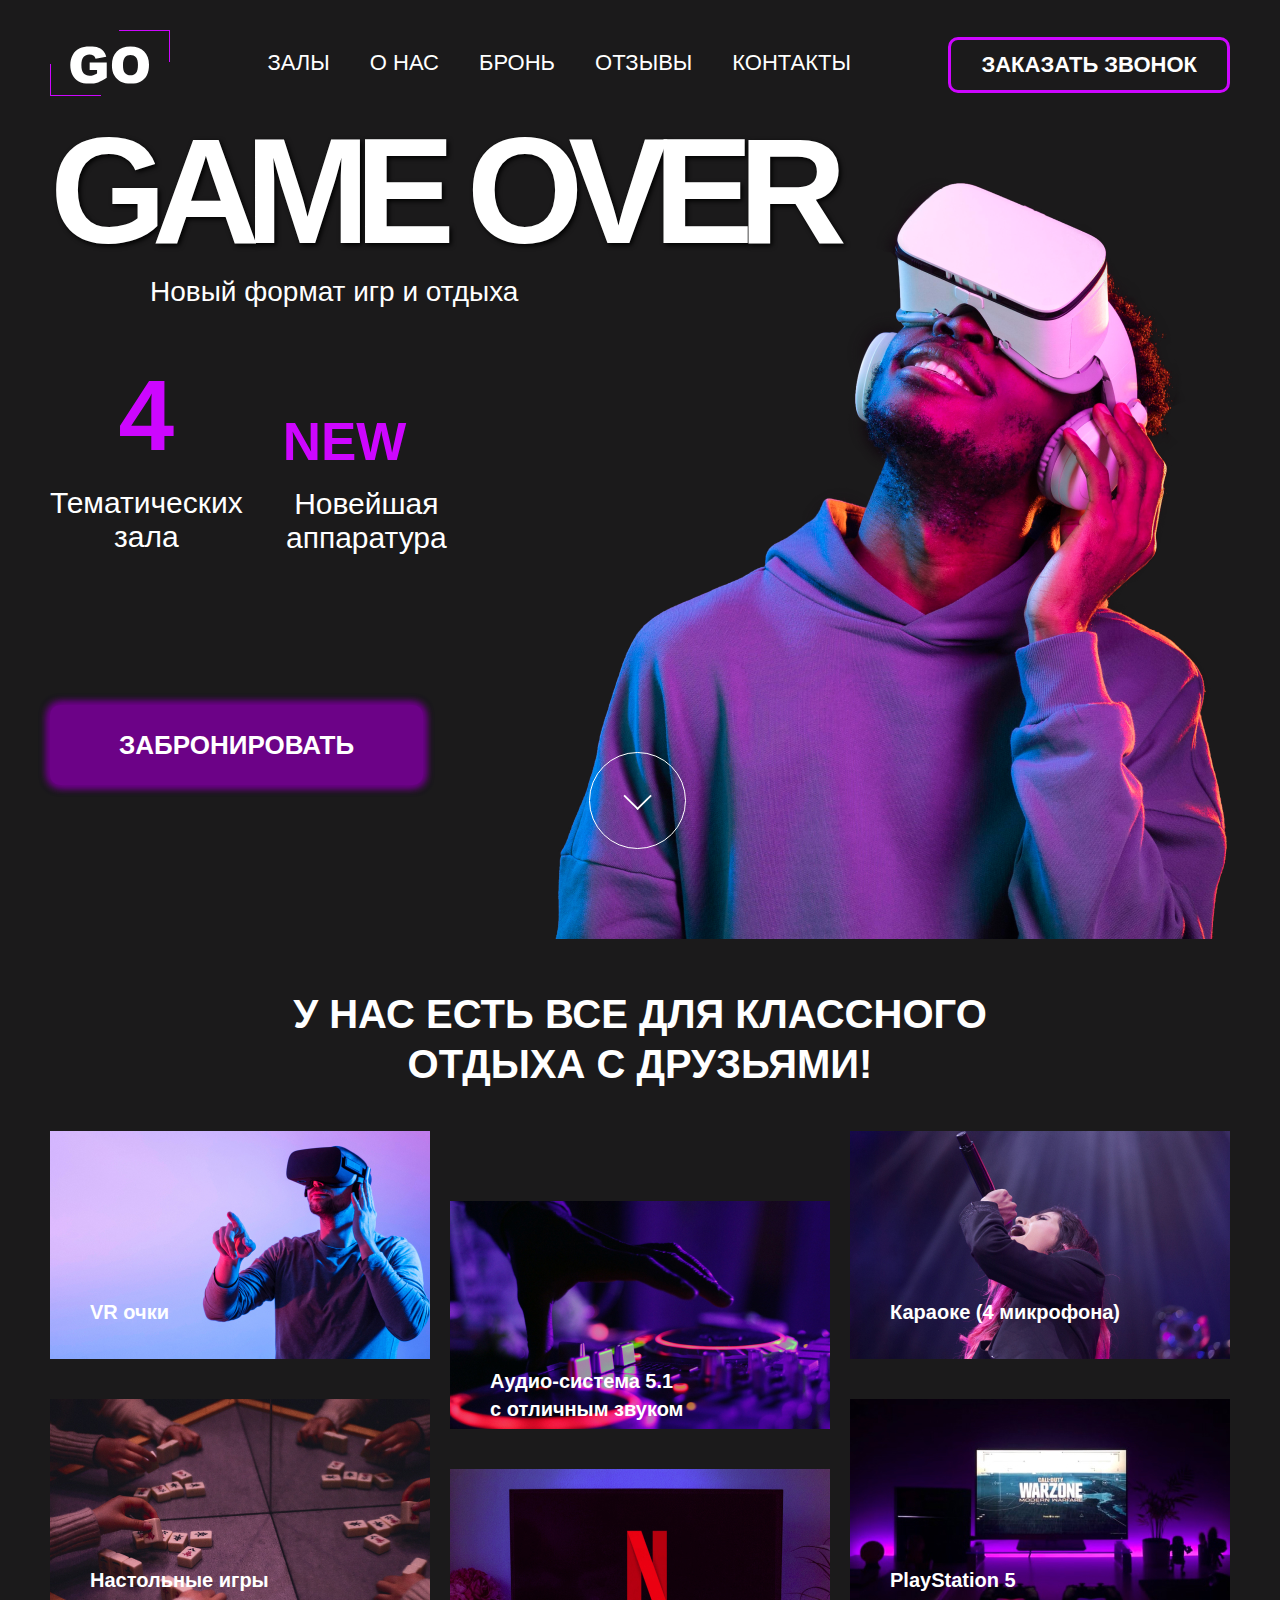
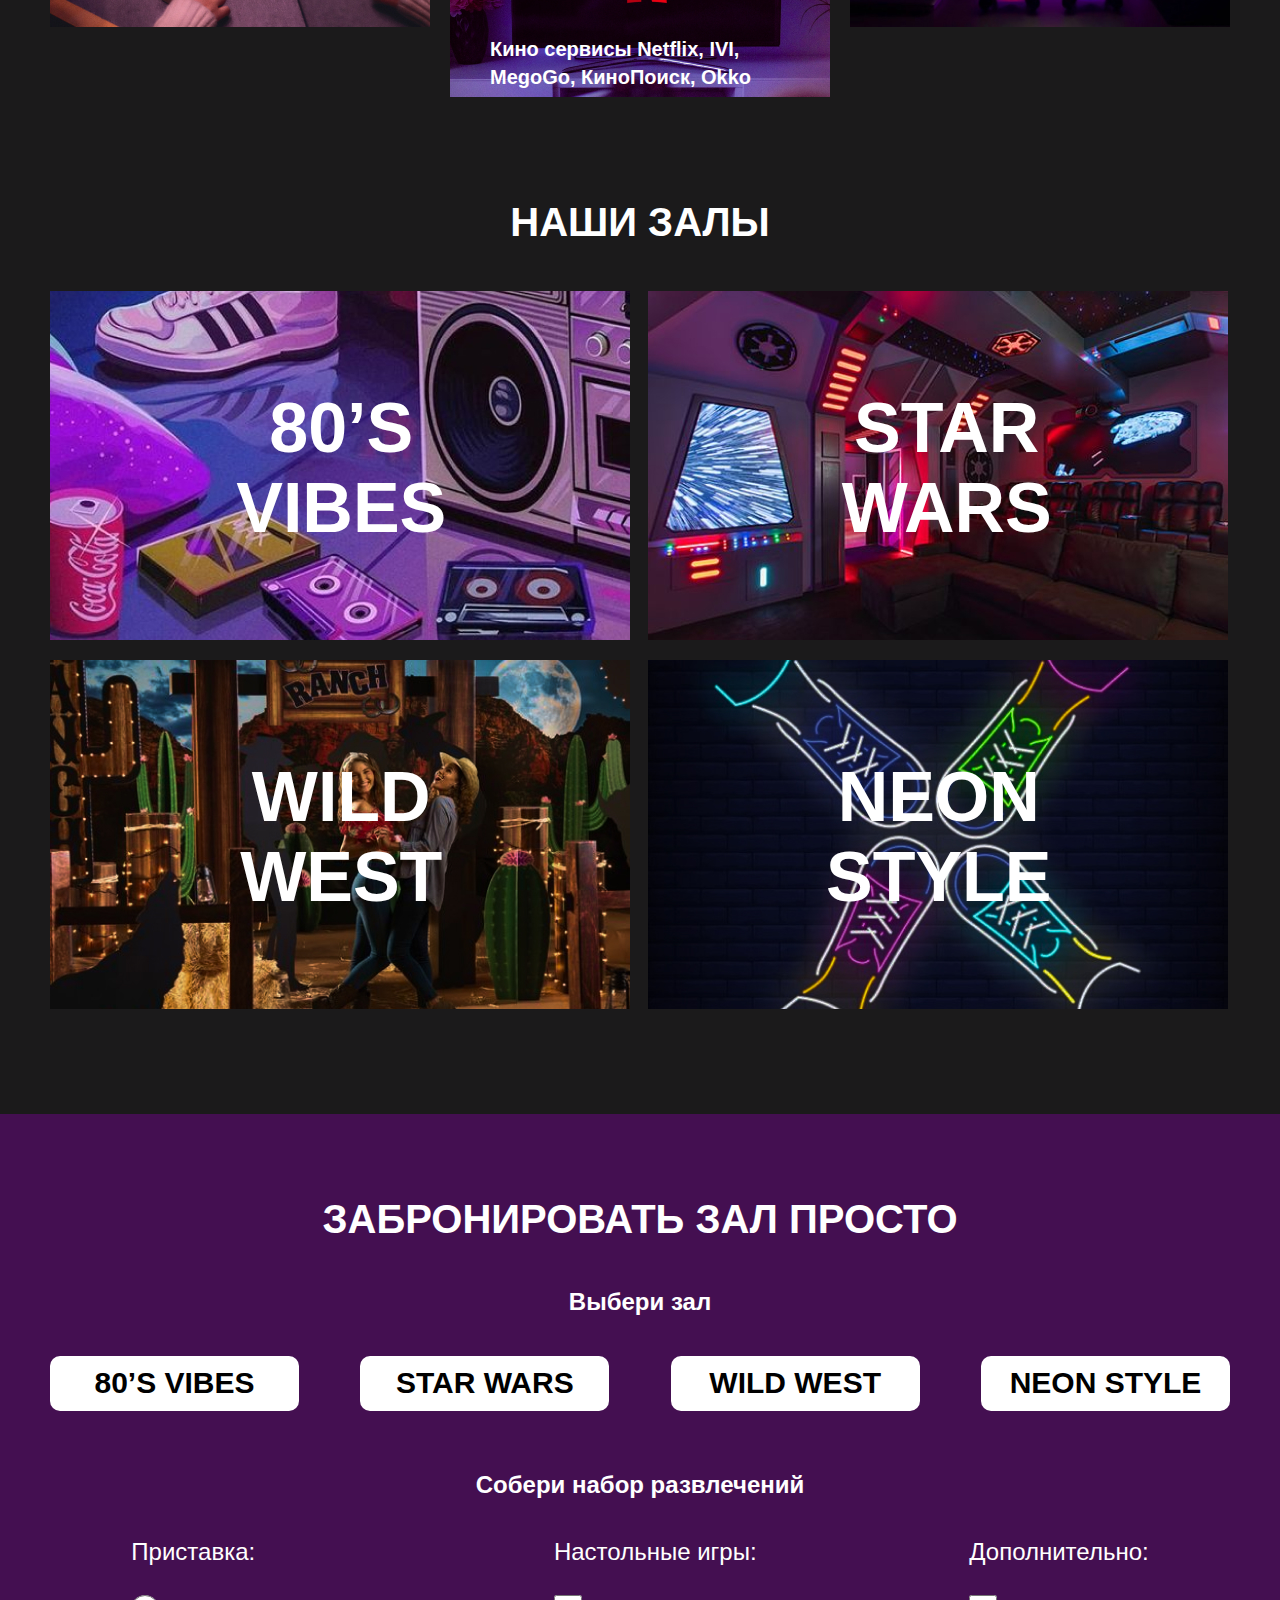
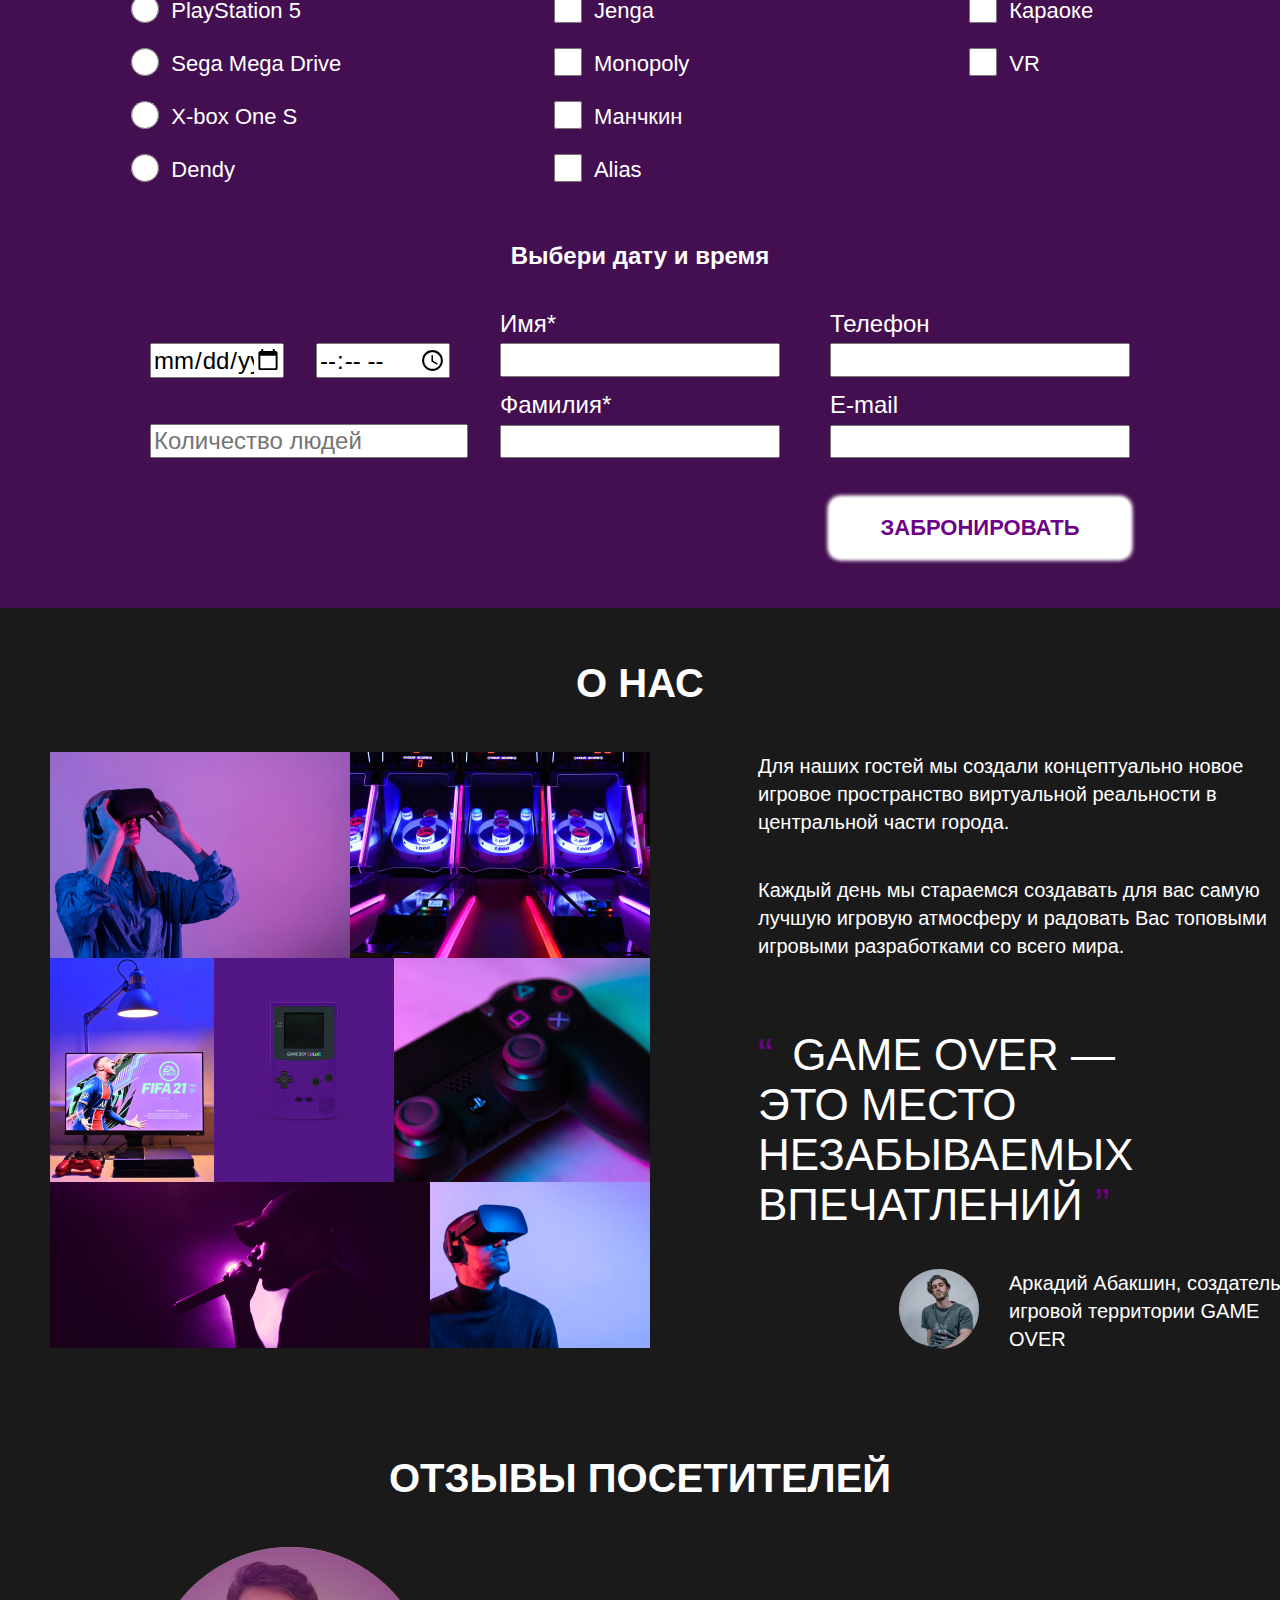
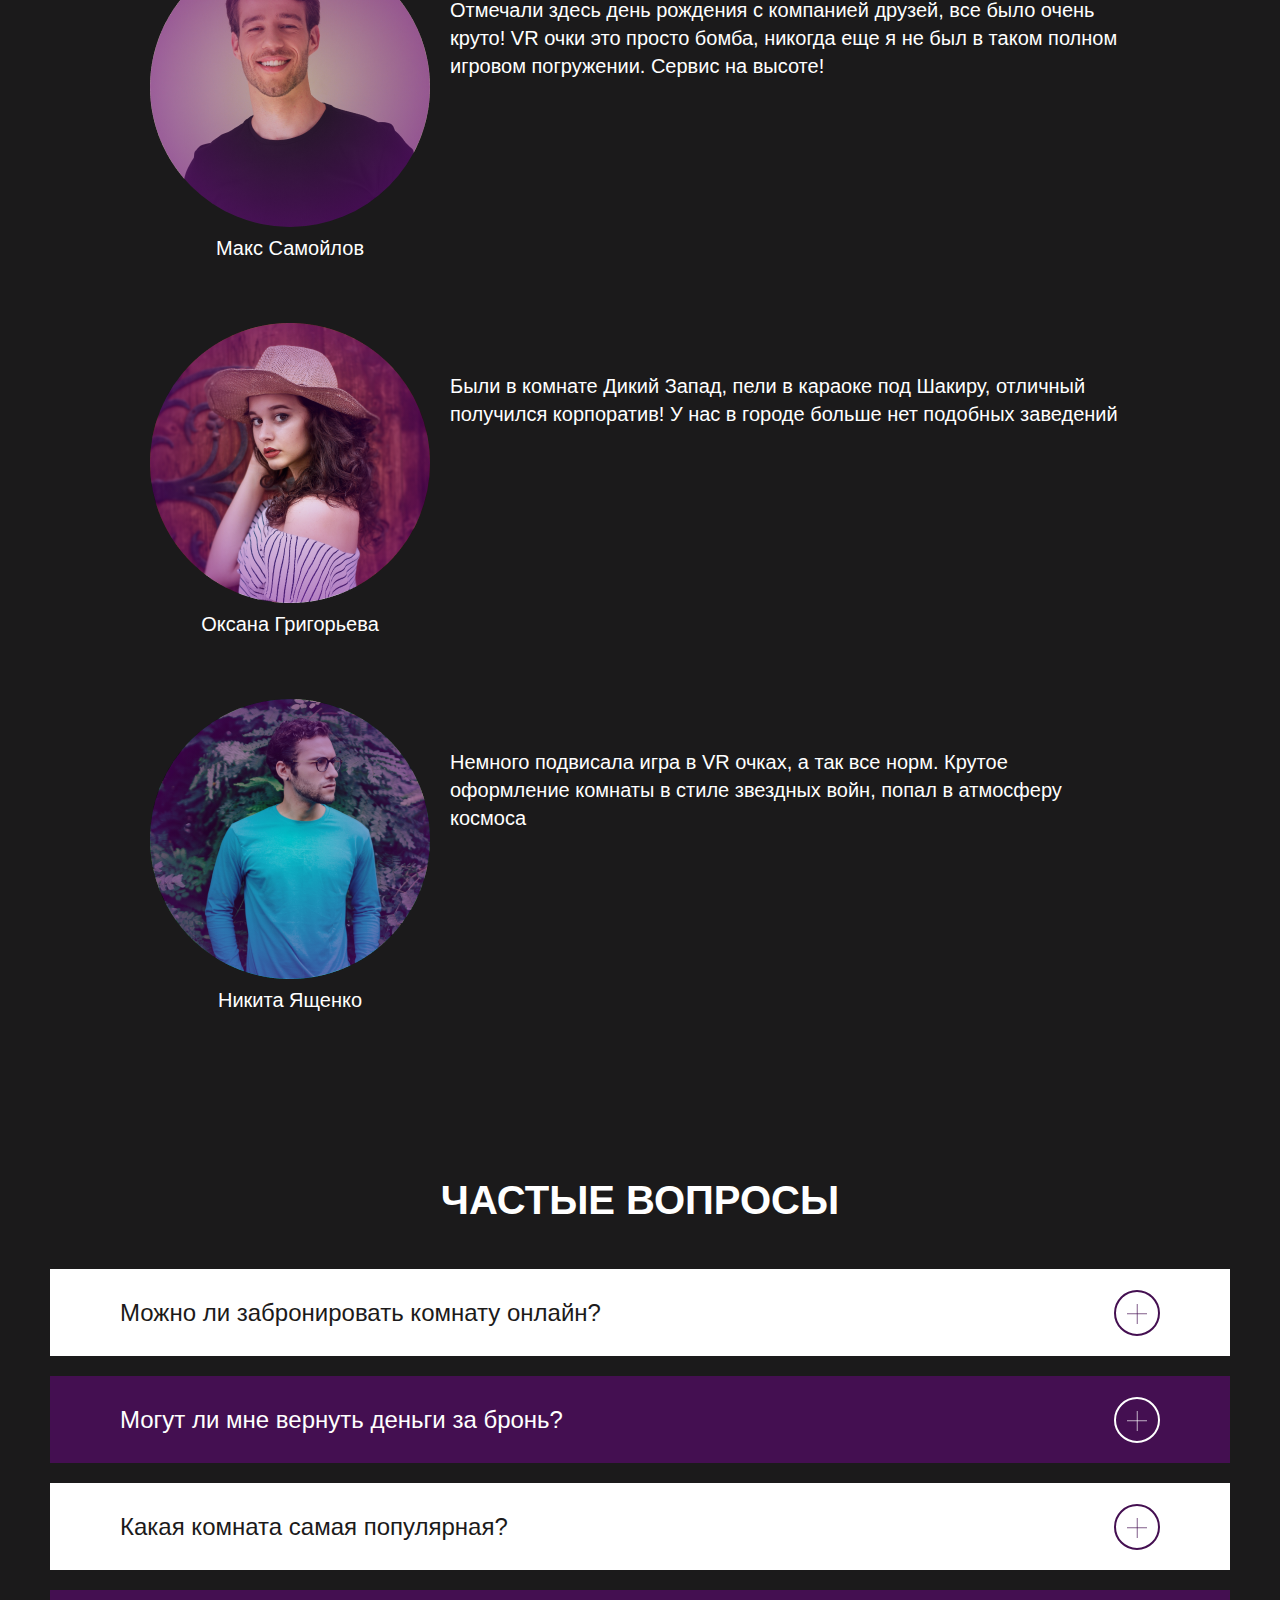
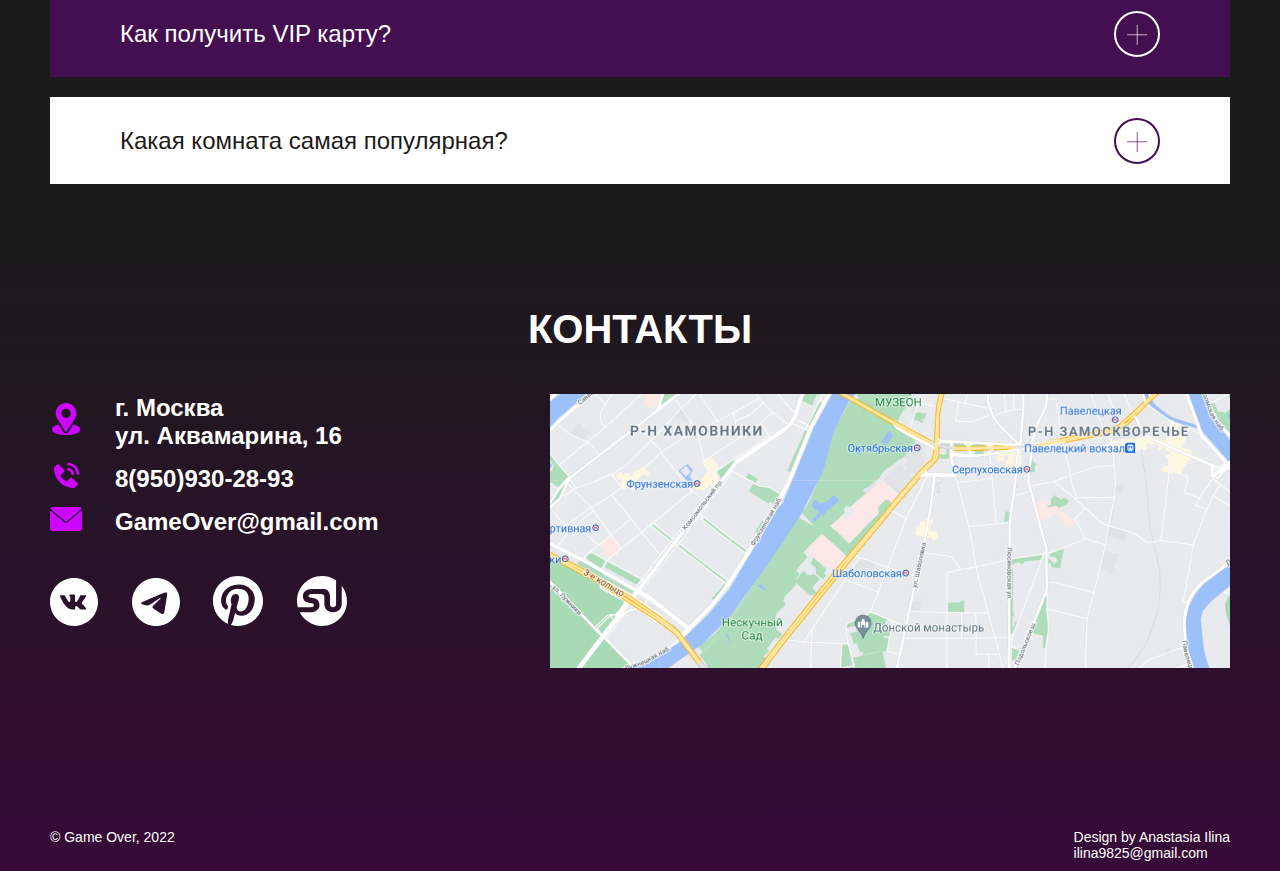
==== index.html @ fc8a5526 "исправил ошибки в footer" ====
<!DOCTYPE html>
<html lang="ru">
  <head>
    <meta charset="UTF-8" />
    <meta http-equiv="X-UA-Compatible" content="IE=edge" />
    <meta name="viewport" content="width=device-width, initial-scale=1.0" />
    <title>Go</title>

    <link rel="stylesheet" href="style/global/import.css" />
  </head>
  <body>
    <header class="header">
      <section class="header__top">
        <div class="container header__top-flex">
          <button class="header__nav-burger"></button>
          <a href="#" class="header__logo"></a>

          <nav class="header__nav nav">
            <ul class="nav__list">
              <li class="nav__item">
                <a class="nav__link" href="#rooms">залы</a>
              </li>
              <li class="nav__item">
                <a class="nav__link" href="#about">О нас</a>
              </li>
              <li class="nav__item">
                <a class="nav__link" href="#booking">Бронь</a>
              </li>
              <li class="nav__item">
                <a class="nav__link" href="#reviews">отзывы</a>
              </li>
              <li class="nav__item">
                <a class="nav__link" href="#contact">Контакты</a>
              </li>
            </ul>
          </nav>
          <button class="header__button-top">Заказать звонок</button>
        </div>
      </section>

      <section class="header__content">
        <div class="container">
          <div class="header__content-background">
            <h1 class="header__content-title">Game over</h1>
            <p class="header__content-subtitle">Новый формат игр и отдыха</p>

            <div class="header__content-row">
              <ul class="header__content-list header__content-list-left">
                <li class="header__content-list-left-item">
                  <p class="header__content-list-left-title">4</p>
                </li>
                <li class="header__content-list-left-item">
                  <p class="header__content-list-text">Тематических зала</p>
                </li>
              </ul>
              <ul class="header__content-list header__content-list-right">
                <li class="header__content-list-right-item">
                  <p class="header__content-list-right-title">new</p>
                </li>
                <li class="header__content-list-right-item">
                  <p class="header__content-list-text">Новейшая аппаратура</p>
                </li>
              </ul>
            </div>

            <button class="header__content-button">Забронировать</button>
            <a
              href="#galery"
              class="header__content-button-push"
              tabindex="9"
            ></a>
          </div>
        </div>
      </section>
    </header>

    <main class="main">
      <section class="main__section galery" id="galery">
        <div class="container">
          <h2 class="galery__title">
            У нас есть все для классного отдыха с друзьями!
          </h2>

          <ul class="galery__list">
            <li class="galery__item galery__item_vr">
              <img src="image/galery/vr_01.jpg" alt="" class="galery__img" />
              <p class="galery__text">VR очки</p>
            </li>

            <li class="galery__item galery__item_stereo">
              <img
                src="image/galery/stereo_02.jpg"
                alt=""
                class="galery__img"
              />
              <p
                class="galery__text galery__text_bottom_small galery__text_stereo"
              >
                Аудио-система 5.1 с отличным звуком
              </p>
            </li>

            <li class="galery__item galery__item_woman">
              <img src="image/galery/woman_03.jpg" alt="" class="galery__img" />
              <p class="galery__text galery__text-woman">
                Караоке (4 микрофона)
              </p>
            </li>

            <li class="galery__item galery__item_magong">
              <img
                src="image/galery/magong_04.jpg"
                alt=""
                class="galery__img"
              />
              <p class="galery__text">Настольные игры</p>
            </li>

            <li class="galery__item galery__item_netfix">
              <img
                src="image/galery/netfix_05.jpg"
                alt=""
                class="galery__img"
              />
              <p
                class="galery__text galery__text_bottom_small galery__text_width_netfix"
              >
                Кино сервисы Netflix, IVI, MegoGo, КиноПоиск, Okko
              </p>
            </li>

            <li class="galery__item galery__item_video_games">
              <img
                src="image/galery/video_games_06.jpg"
                alt=""
                class="galery__img"
              />
              <p class="galery__text">РlаyStаtiоn 5</p>
            </li>
          </ul>
        </div>
      </section>

      <section class="main__section rooms" id="rooms">
        <div class="container">
          <h2 class="rooms__title">наши залы</h2>

          <ul class="rooms__list">
            <li class="rooms__item rooms__item_vibes">
              <a href="vibes.html" class="rooms__link">
                <figure class="rooms__figure-img">
                  <img
                    class="rooms__img"
                    src="image/rooms/wives_01.jpg"
                    alt=""
                  />
                  <figcaption class="rooms__box-text">
                    <p class="rooms__text">80’s vibes</p>
                  </figcaption>
                </figure>
              </a>
            </li>

            <li class="rooms__item rooms__item_wars">
              <a href="wars.html" class="rooms__link">
                <figure class="rooms__figure-img">
                  <img
                    class="rooms__img"
                    src="image/rooms/wars_02.jpg"
                    alt=""
                  />
                  <figcaption class="rooms__box-text">
                    <p class="rooms__text rooms__text_translate_x">Star wars</p>
                  </figcaption>
                </figure>
              </a>
            </li>

            <li class="rooms__item rooms__item_west">
              <a href="west.html" class="rooms__link">
                <figure class="rooms__figure-img">
                  <img
                    class="rooms__img"
                    src="image/rooms/west_03.jpg"
                    alt=""
                  />
                  <figcaption class="rooms__box-text">
                    <p class="rooms__text">wild west</p>
                  </figcaption>
                </figure>
              </a>
            </li>

            <li class="rooms__item rooms__item_neon">
              <a href="neon.html" class="rooms__link">
                <figure class="rooms__figure-img">
                  <img
                    class="rooms__img"
                    src="image/rooms/neon_04.jpg"
                    alt=""
                  />
                  <figcaption class="rooms__box-text">
                    <p class="rooms__text">neon style</p>
                  </figcaption>
                </figure>
              </a>
            </li>
          </ul>
        </div>
      </section>

      <section class="main__section booking" id="booking">
        <div class="container">
          <h2 class="booking__title main__title">Забронировать зал просто</h2>

          <form class="booking__form-wrapper" action="#">
            <fieldset class="booking__rooms-wrapper">
              <legend class="booking__title-rooms booking__subtitle">
                Выбери зал
              </legend>

              <p class="booking__boxinput-rooms">
                <input
                  class="booking__rooms-input"
                  id="rooms1"
                  name="radio"
                  type="radio"
                  value="1"
                />
                <label class="booking__rooms-label" for="rooms1" tabindex="1"
                  >80’s vibes</label
                >
              </p>
              <p class="booking__boxinput-rooms">
                <input
                  class="booking__rooms-input"
                  id="rooms2"
                  name="radio"
                  type="radio"
                  value="2"
                />
                <label class="booking__rooms-label" for="rooms2" tabindex="2"
                  >Star wars</label
                >
              </p>
              <p class="booking__boxinput-rooms">
                <input
                  class="booking__rooms-input"
                  id="rooms3"
                  name="radio"
                  type="radio"
                  value="3"
                />
                <label class="booking__rooms-label" for="rooms3" tabindex="3"
                  >Wild west</label
                >
              </p>
              <p class="booking__boxinput-rooms">
                <input
                  class="booking__rooms-input"
                  id="rooms4"
                  name="radio"
                  type="radio"
                  value="4"
                />
                <label class="booking__rooms-label" for="rooms4" tabindex="4"
                  >Neon style</label
                >
              </p>
            </fieldset>

            <fieldset class="booking__games-wrapper">
              <legend class="booking__title-games booking__subtitle">
                Собери набор развлечений
              </legend>
              <fieldset class="booking__games">
                <legend class="booking__list-title">Приставка:</legend>

                <ul class="booking__list">
                  <li class="booking__item">
                    <label class="booking__label">
                      <input
                        class="booking__input-radio"
                        type="radio"
                        name="prefix"
                        value="PlayStation"
                      />PlayStation 5
                    </label>
                  </li>
                  <li class="booking__item">
                    <label class="booking__label">
                      <input
                        class="booking__input-radio"
                        type="radio"
                        name="prefix"
                        value="Sega Mega Drive"
                      />Sega Mega Drive
                    </label>
                  </li>
                  <li class="booking__item">
                    <label class="booking__label">
                      <input
                        class="booking__input-radio"
                        type="radio"
                        name="prefix"
                        value="X-box One S"
                      />X-box One S
                    </label>
                  </li>
                  <li class="booking__item">
                    <label class="booking__label">
                      <input
                        class="booking__input-radio"
                        type="radio"
                        name="prefix"
                        value="Dendy"
                      />Dendy
                    </label>
                  </li>
                </ul>
              </fieldset>

              <fieldset class="booking__games">
                <legend class="booking__list-title">Настольные игры:</legend>

                <ul class="booking__list-games">
                  <li class="booking__item">
                    <label class="booking__label">
                      <input
                        class="booking__input-checkbox"
                        type="checkbox"
                        name="games_Jenga"
                        value="Jenga"
                      />Jenga
                    </label>
                  </li>
                  <li class="booking__item">
                    <label class="booking__label">
                      <input
                        class="booking__input-checkbox"
                        type="checkbox"
                        name="games_Monopoly"
                        value="Monopoly"
                      />Monopoly
                    </label>
                  </li>
                  <li class="booking__item">
                    <label class="booking__label">
                      <input
                        class="booking__input-checkbox"
                        type="checkbox"
                        name="games_Манчкин"
                        value="munchkin"
                      />Манчкин
                    </label>
                  </li>
                  <li class="booking__item">
                    <label class="booking__label">
                      <input
                        class="booking__input-checkbox"
                        type="checkbox"
                        name="games_Alias"
                        value="Alias"
                      />Alias
                    </label>
                  </li>
                </ul>
              </fieldset>

              <fieldset class="booking__games">
                <legend class="booking__list-title">Дополнительно:</legend>

                <ul class="booking__list">
                  <li class="booking__item">
                    <label class="booking__label">
                      <input
                        class="booking__input-checkbox"
                        type="checkbox"
                        name="karaoke"
                        value="Karaoke"
                      />Караоке
                    </label>
                  </li>
                  <li class="booking__item">
                    <label class="booking__label">
                      <input
                        class="booking__input-checkbox"
                        type="checkbox"
                        name="vr"
                        value="VR"
                      />VR
                    </label>
                  </li>
                </ul>
              </fieldset>
            </fieldset>

            <fieldset class="booking__registration-wrapper registration">
              <legend class="booking__title-registration booking__subtitle">
                Выбери дату и время
              </legend>

              <div class="registration__box-big">
                <div class="registration__box-datetime">
                  <input
                    class="registration__input registration__input-date"
                    type="date"
                    name="date"
                  />

                  <input
                    class="registration__input registration__input-time"
                    type="time"
                    name="time"
                  />
                </div>
                <input
                  class="registration__input-people"
                  type="number"
                  name="number_people"
                  placeholder="Количество людей"
                />
              </div>

              <div class="registration__box registration__box-name name">
                <label class="registration__label">Имя*</label>
                <input
                  class="registration__input registration__input_margin_bottom"
                  type="text"
                  name="name"
                />

                <label class="registration__label">Фамилия*</label>
                <input class="registration__input" type="text" name="name" />
              </div>

              <div class="registration__box registration__box-contact contact">
                <label class="registration__label">Телефон</label>
                <input
                  class="registration__input registration__input_margin_bottom"
                  type="tel"
                  name="tel"
                />

                <label class="registration__label">E-mail</label>
                <input class="registration__input" type="email" name="age" />
              </div>
            </fieldset>
          </form>
          <div class="booking__button-box">
            <button class="booking__button" type="submit">Забронировать</button>
          </div>
        </div>
      </section>

      <section class="main__section about" id="about">
        <div class="container">
          <h2 class="main__title">о нас</h2>

          <ul class="about__list">
            <li class="about__item about__item_img">
              <img
                class="about__img"
                src="image/about/galery.jpg"
                alt="Фото с галереей развлечений"
              />
            </li>

            <li class="about__item about__item_text">
              <p class="about__text">
                Для наших гостей мы создали концептуально новое игровое
                пространство виртуальной реальности в центральной части города.
              </p>
              <p class="about__text">
                Каждый день мы стараемся создавать для вас самую лучшую игровую
                атмосферу и радовать Вас топовыми игровыми разработками со всего
                мира.
              </p>
            </li>

            <li class="about__item about__item_boss">
              <p class="about__text-big">
                GAME OVER &mdash; это место незабываемых впечатлений
              </p>
              <div class="about__box-boss">
                <img
                  class="about__boss-img"
                  src="image/about/boss.png"
                  alt="Фото директора компании Game-over"
                />
                <p class="about__boss-text">
                  Аркадий Абакшин, создатель игровой территории GAME OVER
                </p>
              </div>
            </li>
          </ul>
        </div>
      </section>

      <section class="main__section reviews" id="reviews">
        <div class="container">
          <h2 class="main__title">Отзывы посетителей</h2>

          <ul class="reviews__list">
            <li class="reviews__item">
              <div class="reviews__img-flex">
                <figure class="reviews__box-img">
                  <img
                    class="reviews__img"
                    src="image/reviews/max_01.png"
                    alt=""
                  />
                  <figcaption class="reviews__img-name">
                    Макс Самойлов
                  </figcaption>
                </figure>
              </div>
              <p class="reviews__text">
                Отмечали здесь день рождения с компанией друзей, все было очень
                круто! VR очки это просто бомба, никогда еще я не был в таком
                полном игровом погружении. Сервис на высоте!
              </p>
            </li>

            <li class="reviews__item">
              <div class="reviews__img-flex">
                <figure class="reviews__box-img">
                  <img
                    class="reviews__img"
                    src="image/reviews/oksana_02.png"
                    alt=""
                  />
                  <figcaption class="reviews__img-name">
                    Оксана Григорьева
                  </figcaption>
                </figure>
              </div>
              <p class="reviews__text">
                Были в комнате Дикий Запад, пели в караоке под Шакиру, отличный
                получился корпоратив! У нас в городе больше нет подобных
                заведений
              </p>
            </li>

            <li class="reviews__item">
              <div class="reviews__img-flex">
                <figure class="reviews__box-img">
                  <img
                    class="reviews__img"
                    src="image/reviews/nikita_03.png"
                    alt=""
                  />
                  <figcaption class="reviews__img-name">
                    Никита Ященко
                  </figcaption>
                </figure>
              </div>
              <p class="reviews__text">
                Немного подвисала игра в VR очках, а так все норм. Крутое
                оформление комнаты в стиле звездных войн, попал в атмосферу
                космоса
              </p>
            </li>
          </ul>
        </div>
      </section>

      <section class="main__section questions" id="questions">
        <div class="container">
          <h2 class="main__title">Частые вопросы</h2>

          <ul class="questions__list">
            <li class="questions__item questions__item_violet">
              <button
                class="questions__btn questions__btn_violet"
                tabindex="29"
              >
                <span class="questions__btn-span"
                  >Можно ли забронировать комнату онлайн?</span
                >
              </button>
            </li>

            <li class="questions__item questions__item_white">
              <button class="questions__btn questions__btn_white">
                <span class="questions__btn-span"
                  >Могут ли мне вернуть деньги за бронь?</span
                >
              </button>
            </li>

            <li class="questions__item questions__item_violet">
              <button class="questions__btn questions__btn_violet">
                <span class="questions__btn-span"
                  >Какая комната самая популярная?</span
                >
              </button>
            </li>

            <li class="questions__item questions__item_white">
              <button class="questions__btn questions__btn_white">
                <span class="questions__btn-span">Как получить VIP карту?</span>
              </button>
            </li>

            <li class="questions__item questions__item_violet">
              <button
                class="questions__btn questions__btn_violet"
                tabindex="33"
              >
                <span class="questions__btn-span"
                  >Какая комната самая популярная?</span
                >
              </button>
            </li>
          </ul>
        </div>
      </section>
    </main>

    <footer class="footer" id="contact">
      <div class="container">
        <h2 class="footer__title">контакты</h2>
        <div class="footer__contact contact">
          <address class="contacts">
            <ul class="contacts__list">
              <li class="contacts__item location">
                <p class="contacts__location">
                  г. Москва&nbsp; ул.&nbsp;Аквамарина, 16
                </p>
              </li>
              <li class="contacts__item phone">
                <p class="contacts__location"></p>
                <a href="tel:89509302893" class="contacts__link"
                  >8(950)930-28-93</a
                >
              </li>
              <li class="contacts__item mail">
                <p class="contacts__location"></p>
                <a href="mailto:GameOver@gmail.com" class="contacts__link"
                  >GameOver@gmail.com</a
                >
              </li>
            </ul>
            <ul class="footer__social-list">
              <li class="footer__social-item">
                <a href="#" target="_blank" class="footer__social-link">
                  <svg
                    width="48"
                    height="48"
                    viewBox="0 0 48 48"
                    fill="currentColor"
                    xmlns="http://www.w3.org/2000/svg"
                  >
                    <path
                      d="M23.9999 0C10.7449 0 -0.00012207 10.745 -0.00012207 24C-0.00012207 37.255 10.7449 48 23.9999 48C37.2549 48 47.9999 37.255 47.9999 24C47.9999 10.745 37.2549 0 23.9999 0ZM33.2299 27.0775C33.2299 27.0775 35.3524 29.1725 35.8749 30.145C35.8899 30.165 35.8974 30.185 35.9024 30.195C36.1149 30.5525 36.1649 30.83 36.0599 31.0375C35.8849 31.3825 35.2849 31.5525 35.0799 31.5675H31.3299C31.0699 31.5675 30.5249 31.5 29.8649 31.045C29.3574 30.69 28.8574 30.1075 28.3699 29.54C27.6424 28.695 27.0124 27.965 26.3774 27.965C26.2967 27.9649 26.2166 27.9775 26.1399 28.0025C25.6599 28.1575 25.0449 28.8425 25.0449 30.6675C25.0449 31.2375 24.5949 31.565 24.2774 31.565H22.5599C21.9749 31.565 18.9274 31.36 16.2274 28.5125C12.9224 25.025 9.94738 18.03 9.92238 17.965C9.73488 17.5125 10.1224 17.27 10.5449 17.27H14.3324C14.8374 17.27 15.0024 17.5775 15.1174 17.85C15.2524 18.1675 15.7474 19.43 16.5599 20.85C17.8774 23.165 18.6849 24.105 19.3324 24.105C19.4538 24.1036 19.573 24.0727 19.6799 24.015C20.5249 23.545 20.3674 20.5325 20.3299 19.9075C20.3299 19.79 20.3274 18.56 19.8949 17.97C19.5849 17.5425 19.0574 17.38 18.7374 17.32C18.8669 17.1413 19.0375 16.9964 19.2349 16.8975C19.8149 16.6075 20.8599 16.565 21.8974 16.565H22.4749C23.5999 16.58 23.8899 16.6525 24.2974 16.755C25.1224 16.9525 25.1399 17.485 25.0674 19.3075C25.0449 19.825 25.0224 20.41 25.0224 21.1C25.0224 21.25 25.0149 21.41 25.0149 21.58C24.9899 22.5075 24.9599 23.56 25.6149 23.9925C25.7003 24.0461 25.799 24.0746 25.8999 24.075C26.1274 24.075 26.8124 24.075 28.6674 20.8925C29.2395 19.8681 29.7366 18.8037 30.1549 17.7075C30.1924 17.6425 30.3024 17.4425 30.4324 17.365C30.5283 17.3161 30.6347 17.2912 30.7424 17.2925H35.1949C35.6799 17.2925 36.0124 17.365 36.0749 17.5525C36.1849 17.85 36.0549 18.7575 34.0224 21.51L33.1149 22.7075C31.2724 25.1225 31.2724 25.245 33.2299 27.0775Z"
                    />
                  </svg>
                </a>
              </li>
              <li class="footer__social-item">
                <a href="#" target="_blank" class="footer__social-link">
                  <svg
                    width="48"
                    height="48"
                    viewBox="0 0 48 48"
                    fill="currentColor"
                    xmlns="http://www.w3.org/2000/svg"
                  >
                    <path
                      d="M47.9999 24C47.9999 30.3652 45.4713 36.4697 40.9704 40.9706C36.4696 45.4714 30.3651 48 23.9999 48C17.6347 48 11.5302 45.4714 7.02932 40.9706C2.52844 36.4697 -0.00012207 30.3652 -0.00012207 24C-0.00012207 17.6348 2.52844 11.5303 7.02932 7.02944C11.5302 2.52856 17.6347 0 23.9999 0C30.3651 0 36.4696 2.52856 40.9704 7.02944C45.4713 11.5303 47.9999 17.6348 47.9999 24ZM24.8609 17.718C22.5269 18.69 17.8589 20.7 10.8629 23.748C9.72888 24.198 9.13188 24.642 9.07788 25.074C8.98788 25.803 9.90288 26.091 11.1479 26.484L11.6729 26.649C12.8969 27.048 14.5469 27.513 15.4019 27.531C16.1819 27.549 17.0489 27.231 18.0059 26.571C24.5429 22.158 27.9179 19.929 28.1279 19.881C28.2779 19.845 28.4879 19.803 28.6259 19.929C28.7669 20.052 28.7519 20.289 28.7369 20.352C28.6469 20.739 25.0559 24.075 23.1989 25.803C22.6199 26.343 22.2089 26.724 22.1249 26.811C21.9399 27 21.7519 27.1861 21.5609 27.369C20.4209 28.467 19.5689 29.289 21.6059 30.633C22.5869 31.281 23.3729 31.812 24.1559 32.346C25.0079 32.928 25.8599 33.507 26.9639 34.233C27.2429 34.413 27.5129 34.608 27.7739 34.794C28.7669 35.502 29.6639 36.138 30.7649 36.036C31.4069 35.976 32.0699 35.376 32.4059 33.576C33.2009 29.325 34.7639 20.118 35.1239 16.323C35.1458 16.0075 35.1328 15.6906 35.0849 15.378C35.0566 15.1258 34.9346 14.8934 34.7429 14.727C34.4699 14.5386 34.1445 14.4409 33.8129 14.448C32.9129 14.463 31.5239 14.946 24.8609 17.718Z"
                    />
                  </svg>
                </a>
              </li>
              <li class="footer__social-item">
                <a href="#" target="_blank" class="footer__social-link">
                  <svg
                    width="50"
                    height="50"
                    viewBox="0 0 50 50"
                    fill="currentColor"
                    xmlns="http://www.w3.org/2000/svg"
                  >
                    <path
                      d="M25.0005 0C11.1947 0 -0.000152588 11.1936 -0.000152588 25.0006C-0.000152588 35.2378 6.15562 44.0314 14.9646 47.8981C14.8941 46.1526 14.9511 44.0558 15.3998 42.159C15.8806 40.1282 18.6165 28.5359 18.6165 28.5359C18.6165 28.5359 17.8178 26.9397 17.8178 24.5808C17.8178 20.8763 19.9652 18.1077 22.6383 18.1077C24.912 18.1077 26.0107 19.8154 26.0107 21.8609C26.0107 24.1468 24.5537 27.5635 23.8037 30.7327C23.1768 33.3859 25.1338 35.5481 27.7498 35.5481C32.4864 35.5481 35.6761 29.4647 35.6761 22.2558C35.6761 16.7782 31.9864 12.6769 25.2742 12.6769C17.6902 12.6769 12.9659 18.3321 12.9659 24.6487C12.9659 26.8282 13.6082 28.3635 14.6146 29.5513C15.0768 30.0981 15.1409 30.318 14.9736 30.9462C14.8537 31.4058 14.5781 32.5128 14.4646 32.9519C14.2986 33.5853 13.7857 33.8109 13.2127 33.5776C9.71972 32.1513 8.0928 28.3263 8.0928 24.0263C8.0928 16.9237 14.0819 8.40898 25.9601 8.40898C35.5056 8.40898 41.7877 15.316 41.7877 22.732C41.7877 32.5378 36.3351 39.8647 28.2979 39.8647C25.5998 39.8647 23.0607 38.4051 22.1909 36.7487C22.1909 36.7487 20.7396 42.5077 20.4325 43.6218C19.9024 45.5494 18.8646 47.4763 17.9159 48.9769C20.2162 49.6571 22.6024 50.0025 25.0011 50.0026C38.8063 50.0013 49.9998 38.8071 49.9998 25.0006C49.9998 11.1936 38.8063 0 25.0005 0Z"
                    />
                  </svg>
                </a>
              </li>
              <li class="footer__social-item">
                <a href="#" target="_blank" class="footer__social-link">
                  <svg
                    width="50"
                    height="50"
                    viewBox="0 0 50 50"
                    fill="currentColor"
                    xmlns="http://www.w3.org/2000/svg"
                  >
                    <path
                      fill-rule="evenodd"
                      clip-rule="evenodd"
                      d="M44.7441 9.66919C48.1583 14.0494 50.0085 19.4463 49.9999 24.9999C49.9999 38.8051 38.805 49.9999 25.0006 49.9999C15.2871 49.9999 6.86597 44.4576 2.72751 36.3647H13.6237C18.816 36.3647 22.4429 33.566 22.4429 29.0923C22.4429 19.6108 11.5051 23.4737 11.5051 20.1089C11.5051 18.4878 12.8057 17.898 15.1858 17.898H22.7692C24.8711 17.898 27.3435 18.275 27.3435 20.5685V28.1243C27.3435 33.5955 31.6159 36.364 36.0441 36.364C40.548 36.364 44.7435 33.5955 44.7435 28.1243V9.66919H44.7441V9.66919Z"
                    />
                    <path
                      fill-rule="evenodd"
                      clip-rule="evenodd"
                      d="M25.0005 2.43241e-05C30.0173 -0.00698868 34.919 1.50262 39.0626 4.33079V28.3013C39.0626 29.9628 37.7037 31.3224 36.0447 31.3224C34.3838 31.3224 33.0261 29.9628 33.0261 28.3013V21.1186C33.0261 15.3846 30.1242 12.9994 26.3447 12.9994H14.0441C9.59088 12.9994 5.89665 15.834 5.89665 20.3289C5.89665 22.6289 6.8819 25.9994 11.5415 26.8353C15.337 27.5186 16.8351 27.3199 16.8351 29.3506C16.8351 31.3224 14.6261 31.3224 11.7101 31.3224H0.808189C0.269676 29.2582 -0.0019826 27.1334 -0.000143311 25C-0.000143311 11.1981 11.196 2.43241e-05 25.0005 2.43241e-05Z"
                    />
                  </svg>
                </a>
              </li>
            </ul>
          </address>

          <figure>
            <picture class="footer__image">
              <source
                class="footer__map-media"
                srcset="image/footer/map/map_1024.jpg"
                media="(max-width: 1200px)"
              />
              <source
                class="footer__map-media"
                srcset="image/footer/map/map_1000.jpg"
                media="(max-width: 800px)"
              />
              <source
                class="footer__map-media"
                srcset="image/footer/map/map_560.jpg"
                media="(max-width: 560px)"
              />
              <img
                class="footer__map-img"
                src="image/footer/map/map.jpg"
                alt=""
              />
            </picture>
          </figure>
        </div>

        <div class="footer__bottom">
          <p class="footer__bottom-left">© Game Over, 2022</p>
          <div class="footer__bottom-right">
            <p class="footer__bottom-right-text">Design by Anastasia Ilina</p>
            <a
              class="footer__bottom-right-link"
              href="mailto:ilina9825@gmail.com"
              >ilina9825@gmail.com</a
            >
          </div>
        </div>
      </div>
    </footer>
  </body>
</html>
---- style/global/import.css ----
@import "var.css";
@import "fonts.css";
@import "normalize.css";
@import "global.css";
@import "../header/header.css";
@import "../galery/galery.css";
@import "../rooms/rooms.css";
@import "../booking/booking.css";
@import "../booking/booking_rooms.css";
@import "../booking/booking_games.css";
@import "../booking/booking_registration.css";
@import "../about/about.css";
@import "../reviews/reviews.css";
@import "../questions/questions.css";
@import "../footer/footer.css";
@import "../rooms_style/global_rooms/room_page.css";
@import "../rooms_style/global_rooms/room-page__question.css";
@import "../rooms_style/global_rooms/room-page__variant.css";
@import "../rooms_style/vibes.css";
@import "../rooms_style/neon.css";
@import "../rooms_style/wars.css";
@import "../rooms_style/west.css";
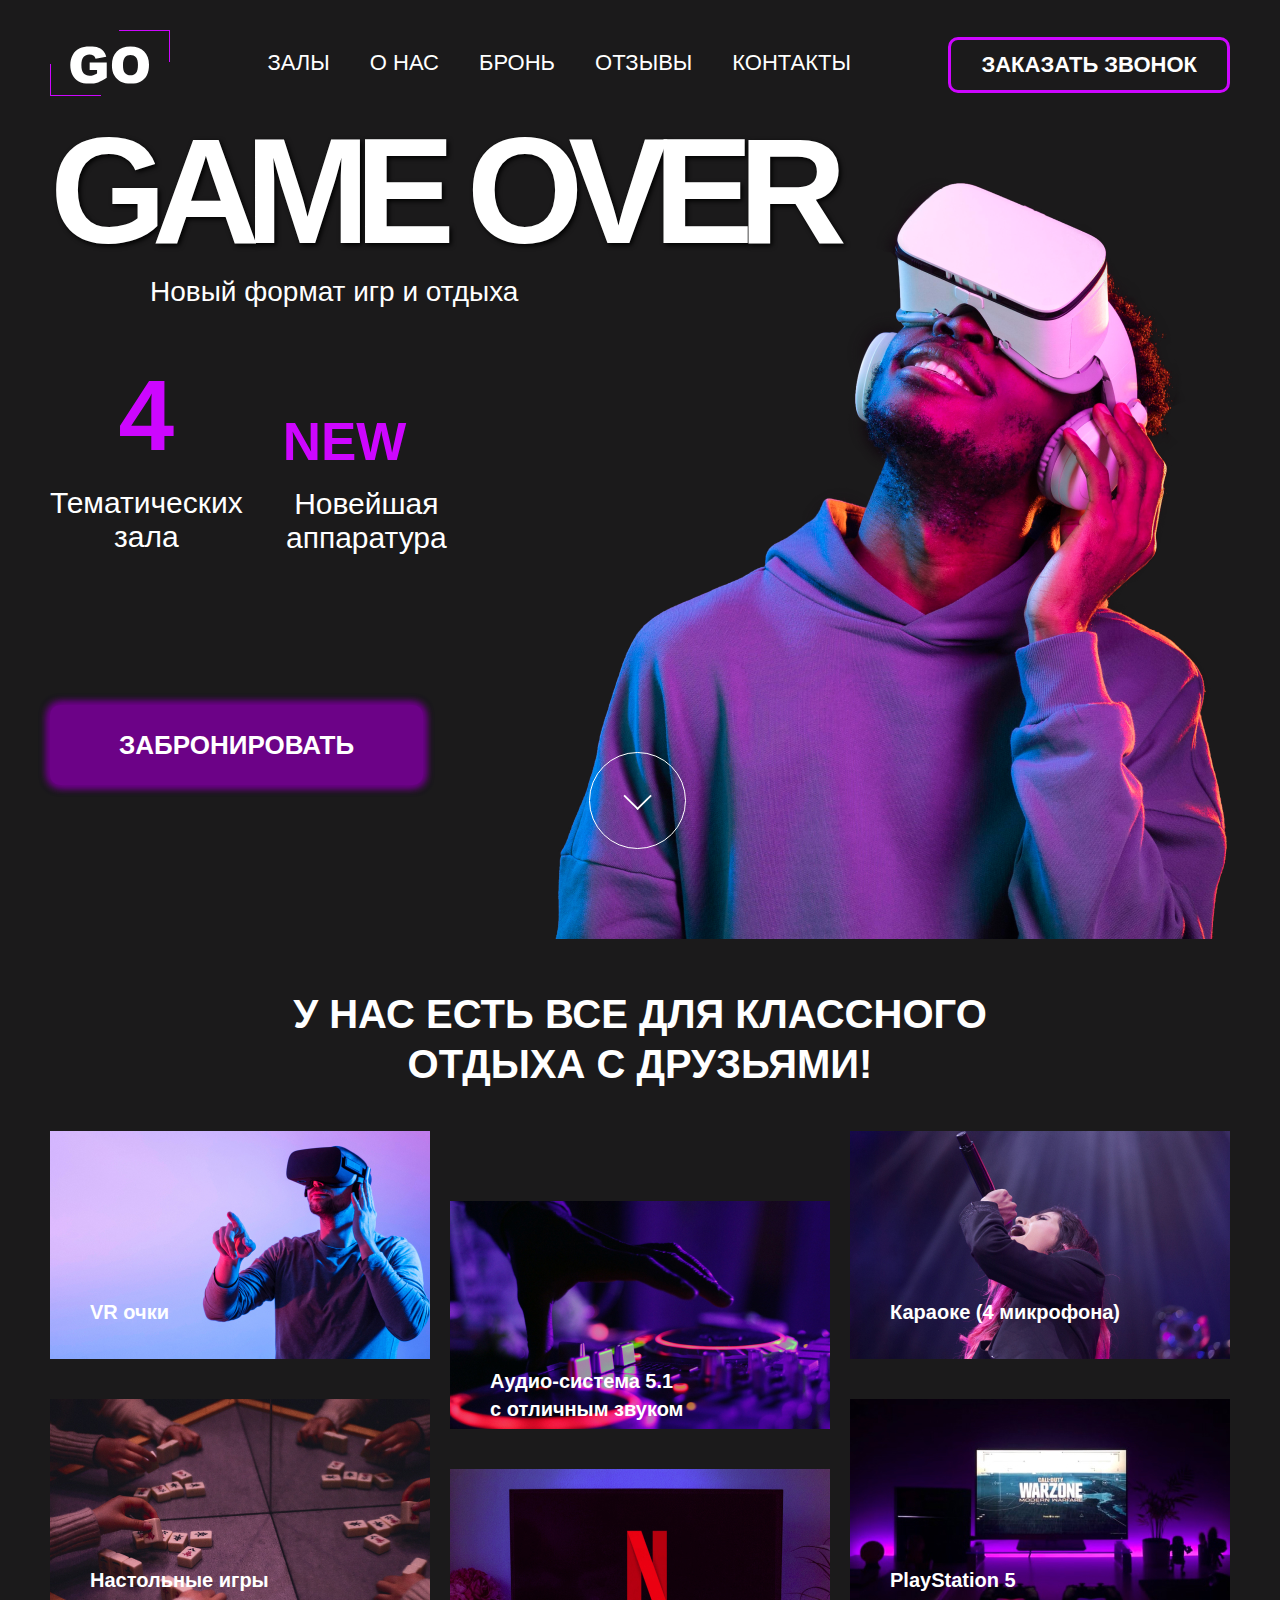
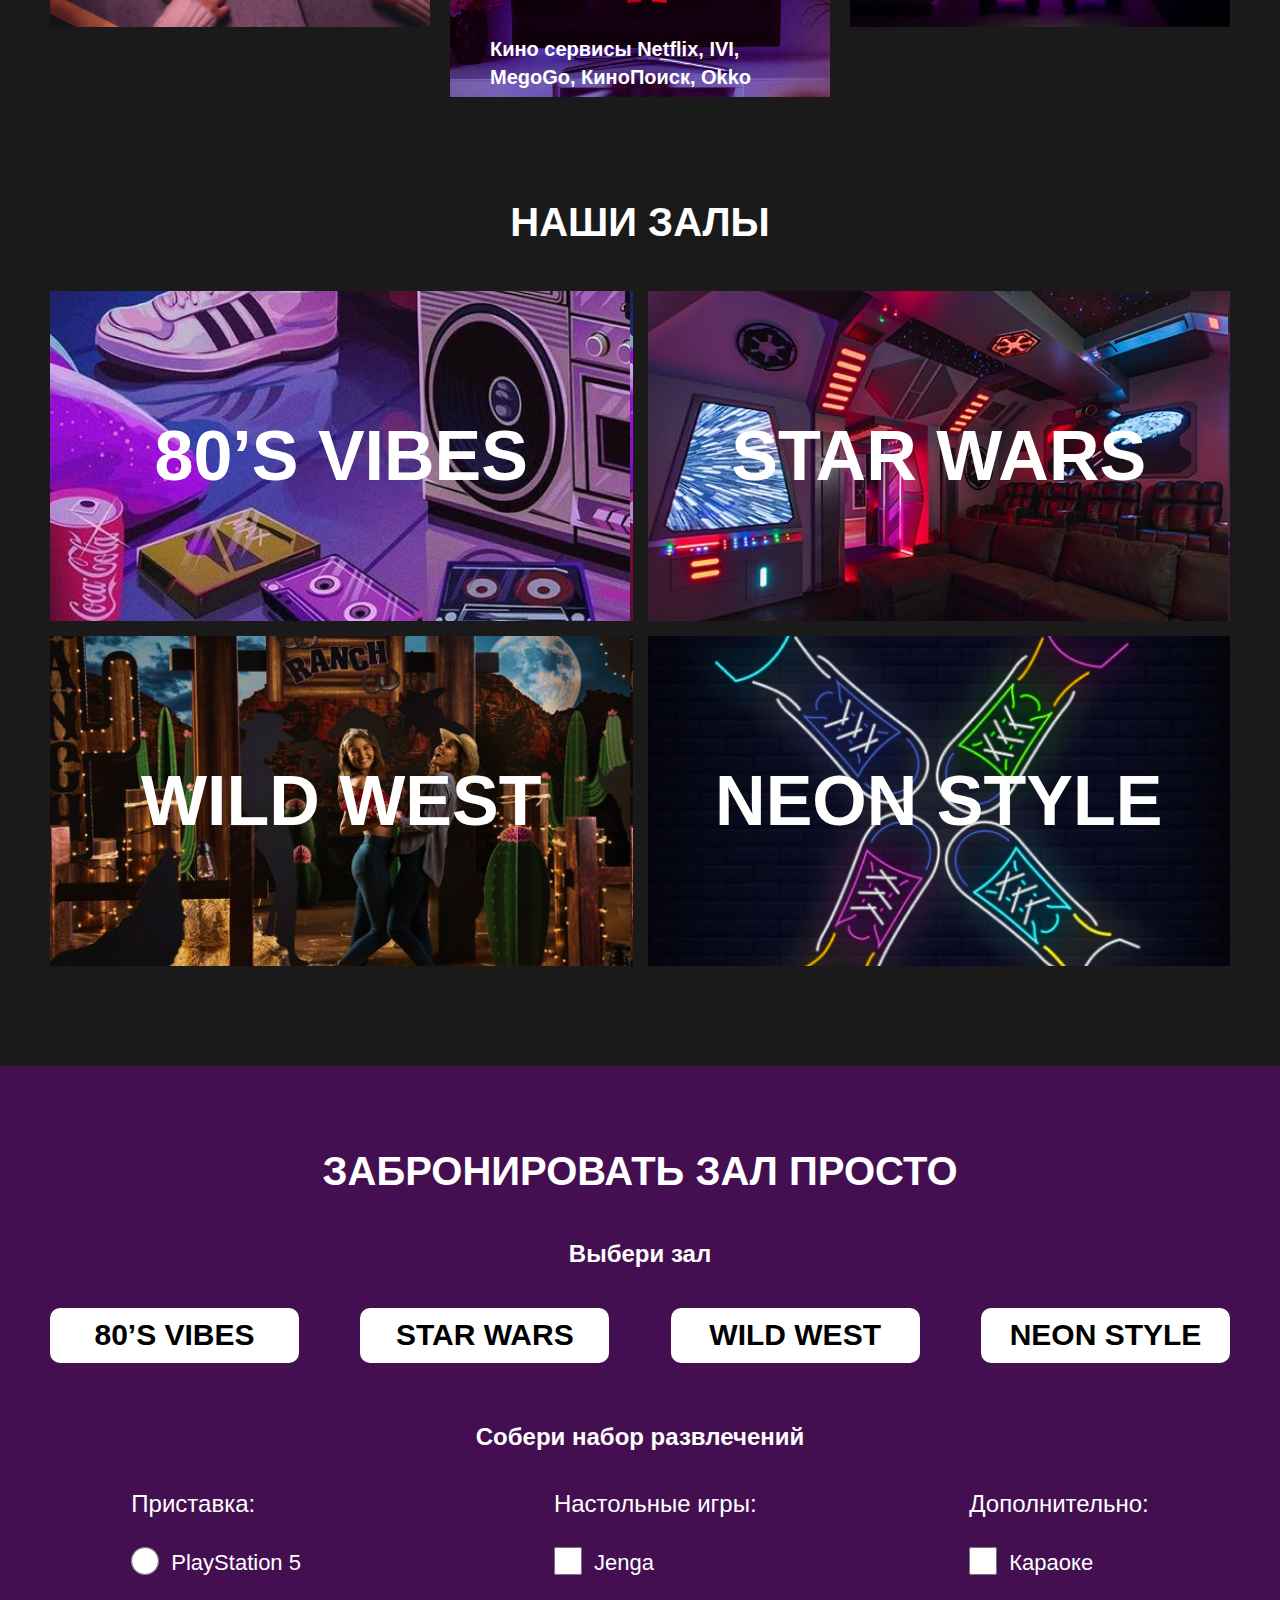
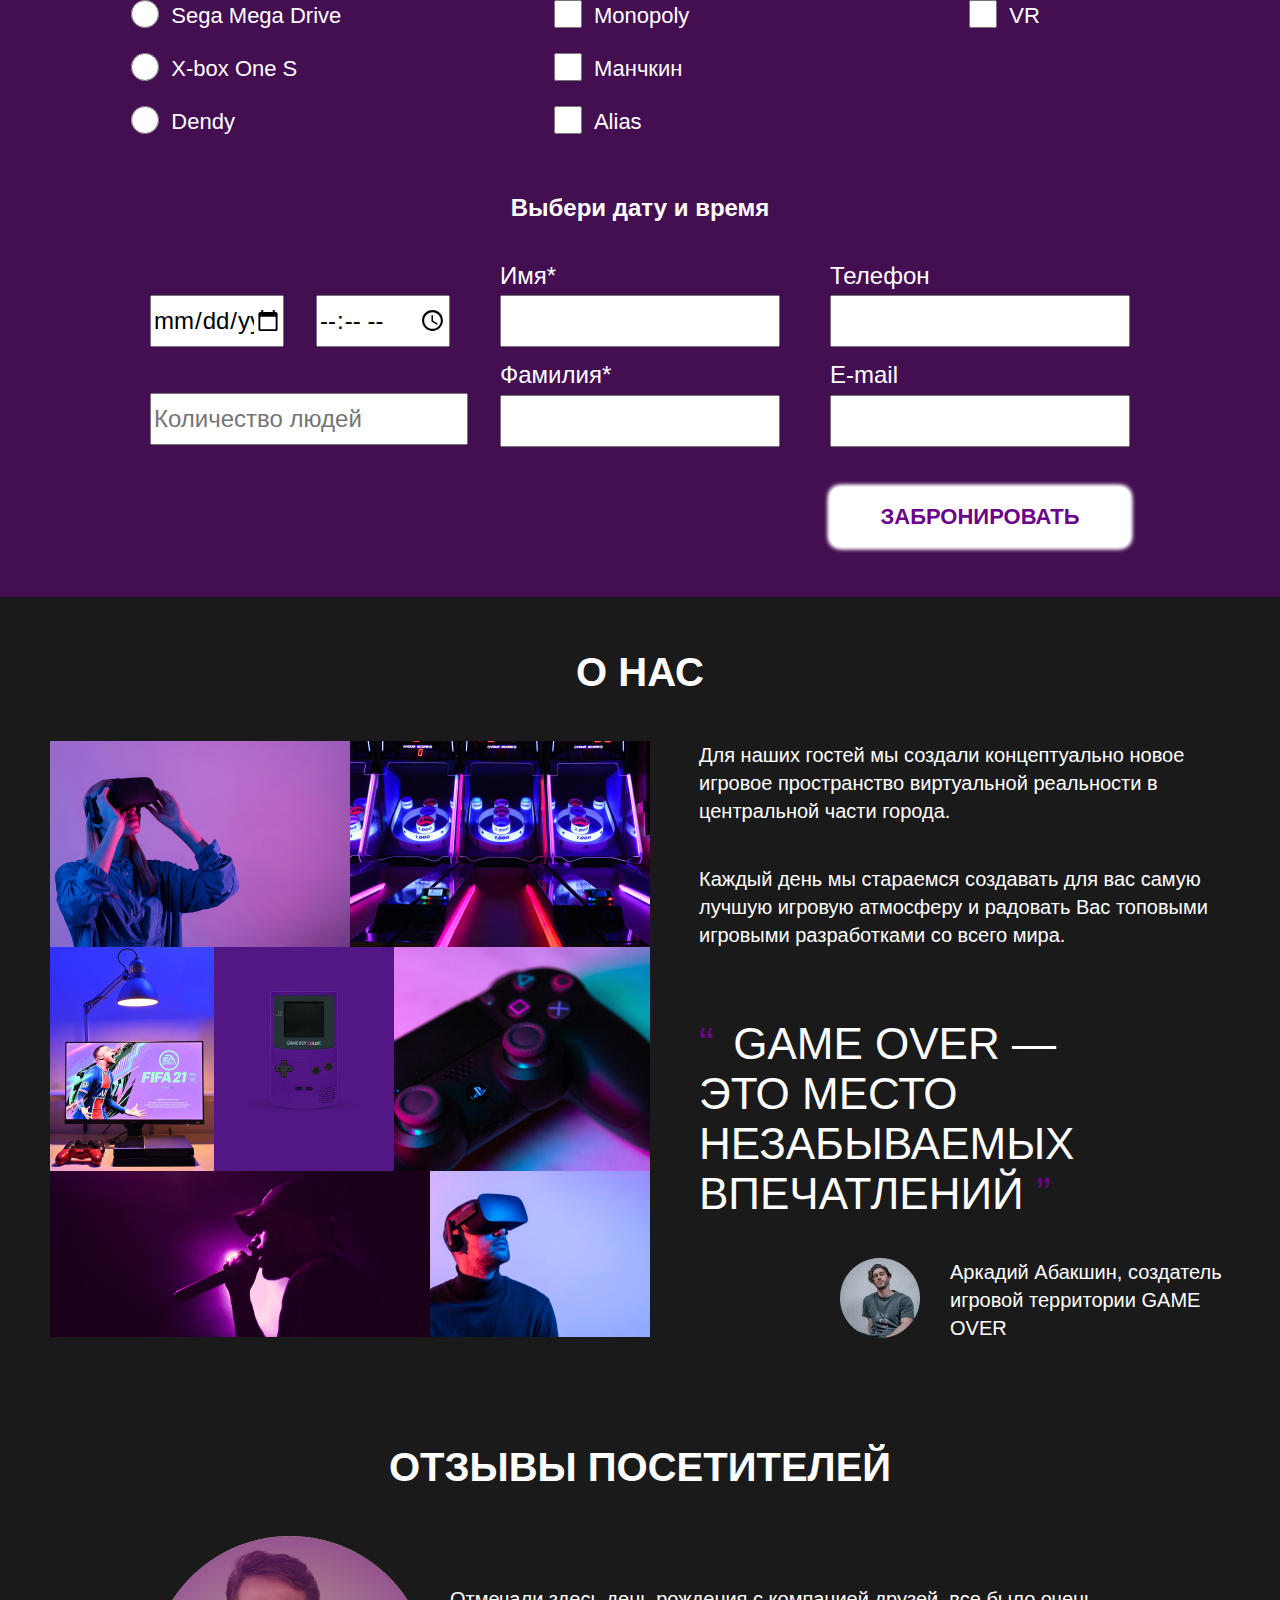
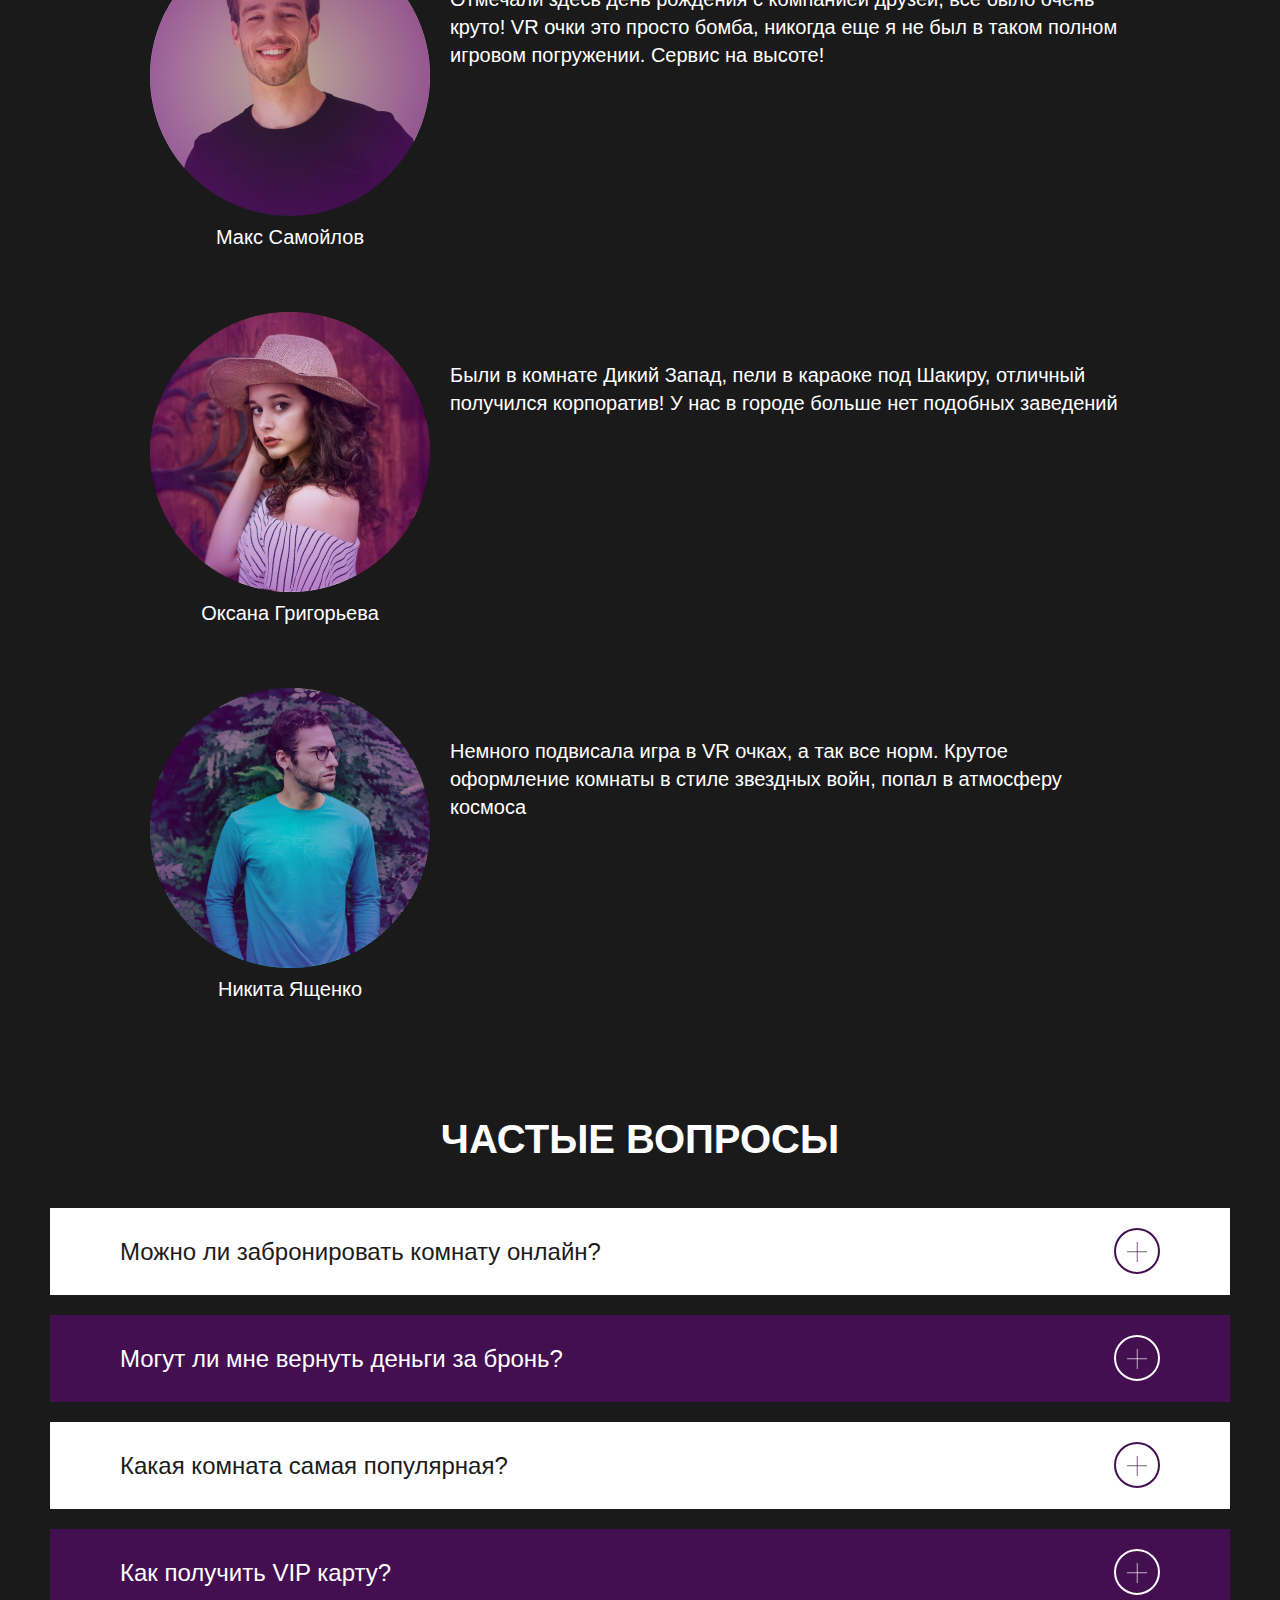
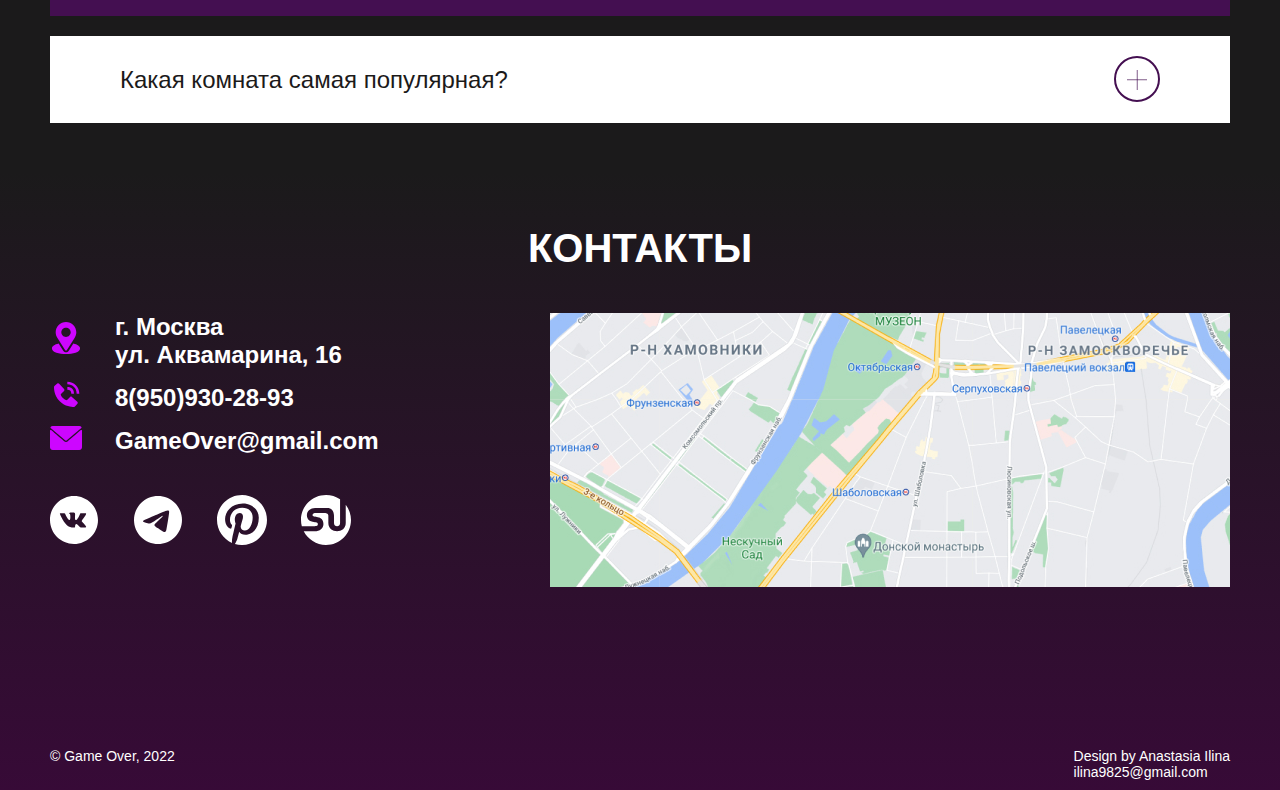
==== commit 8ce7c987: "исправил многие моментики" ====
--- a/index.html
+++ b/index.html
@@ -4,6 +4,7 @@
     <meta charset="UTF-8" />
     <meta http-equiv="X-UA-Compatible" content="IE=edge" />
     <meta name="viewport" content="width=device-width, initial-scale=1.0" />
+    <link rel="icon" type="image/svg+xml" href="/image/icon.svg" />
     <title>Go</title>
 
     <link rel="stylesheet" href="style/global/import.css" />
@@ -37,7 +38,9 @@
           <button class="header__button-top">Заказать звонок</button>
         </div>
       </section>
-
+    </header>
+
+    <main class="main">
       <section class="header__content">
         <div class="container">
           <div class="header__content-background">
@@ -45,22 +48,14 @@
             <p class="header__content-subtitle">Новый формат игр и отдыха</p>
 
             <div class="header__content-row">
-              <ul class="header__content-list header__content-list-left">
-                <li class="header__content-list-left-item">
-                  <p class="header__content-list-left-title">4</p>
-                </li>
-                <li class="header__content-list-left-item">
-                  <p class="header__content-list-text">Тематических зала</p>
-                </li>
-              </ul>
-              <ul class="header__content-list header__content-list-right">
-                <li class="header__content-list-right-item">
-                  <p class="header__content-list-right-title">new</p>
-                </li>
-                <li class="header__content-list-right-item">
-                  <p class="header__content-list-text">Новейшая аппаратура</p>
-                </li>
-              </ul>
+              <div class="header__column--one">
+                <p class="header__content-list-left-title">4</p>
+                <p class="header__content-list-text">Тематических зала</p>
+              </div>
+              <div class="header__column--two">
+                <p class="header__content-list-right-title">New</p>
+                <p class="header__content-list-text">Новейшая аппаратура</p>
+              </div>
             </div>
 
             <button class="header__content-button">Забронировать</button>
@@ -72,9 +67,6 @@
           </div>
         </div>
       </section>
-    </header>
-
-    <main class="main">
       <section class="main__section galery" id="galery">
         <div class="container">
           <h2 class="galery__title">
@@ -146,64 +138,20 @@
           <h2 class="rooms__title">наши залы</h2>
 
           <ul class="rooms__list">
-            <li class="rooms__item rooms__item_vibes">
-              <a href="vibes.html" class="rooms__link">
-                <figure class="rooms__figure-img">
-                  <img
-                    class="rooms__img"
-                    src="image/rooms/wives_01.jpg"
-                    alt=""
-                  />
-                  <figcaption class="rooms__box-text">
-                    <p class="rooms__text">80’s vibes</p>
-                  </figcaption>
-                </figure>
-              </a>
-            </li>
-
-            <li class="rooms__item rooms__item_wars">
-              <a href="wars.html" class="rooms__link">
-                <figure class="rooms__figure-img">
-                  <img
-                    class="rooms__img"
-                    src="image/rooms/wars_02.jpg"
-                    alt=""
-                  />
-                  <figcaption class="rooms__box-text">
-                    <p class="rooms__text rooms__text_translate_x">Star wars</p>
-                  </figcaption>
-                </figure>
-              </a>
-            </li>
-
-            <li class="rooms__item rooms__item_west">
-              <a href="west.html" class="rooms__link">
-                <figure class="rooms__figure-img">
-                  <img
-                    class="rooms__img"
-                    src="image/rooms/west_03.jpg"
-                    alt=""
-                  />
-                  <figcaption class="rooms__box-text">
-                    <p class="rooms__text">wild west</p>
-                  </figcaption>
-                </figure>
-              </a>
-            </li>
-
-            <li class="rooms__item rooms__item_neon">
-              <a href="neon.html" class="rooms__link">
-                <figure class="rooms__figure-img">
-                  <img
-                    class="rooms__img"
-                    src="image/rooms/neon_04.jpg"
-                    alt=""
-                  />
-                  <figcaption class="rooms__box-text">
-                    <p class="rooms__text">neon style</p>
-                  </figcaption>
-                </figure>
-              </a>
+            <li class="rooms__item rooms__item-vibes">
+              <a href="vibes.html" class="rooms__link"> 80’s vibes </a>
+            </li>
+
+            <li class="rooms__item rooms__item-wars">
+              <a href="wars.html" class="rooms__link"> Star wars </a>
+            </li>
+
+            <li class="rooms__item rooms__item-west">
+              <a href="west.html" class="rooms__link"> wild west </a>
+            </li>
+
+            <li class="rooms__item rooms__item-neon">
+              <a href="neon.html" class="rooms__link"> neon style </a>
             </li>
           </ul>
         </div>
@@ -406,12 +354,14 @@
                     class="registration__input registration__input-date"
                     type="date"
                     name="date"
+                    placeholder="Дата"
                   />
 
                   <input
                     class="registration__input registration__input-time"
                     type="time"
                     name="time"
+                    placeholder="Время"
                   />
                 </div>
                 <input
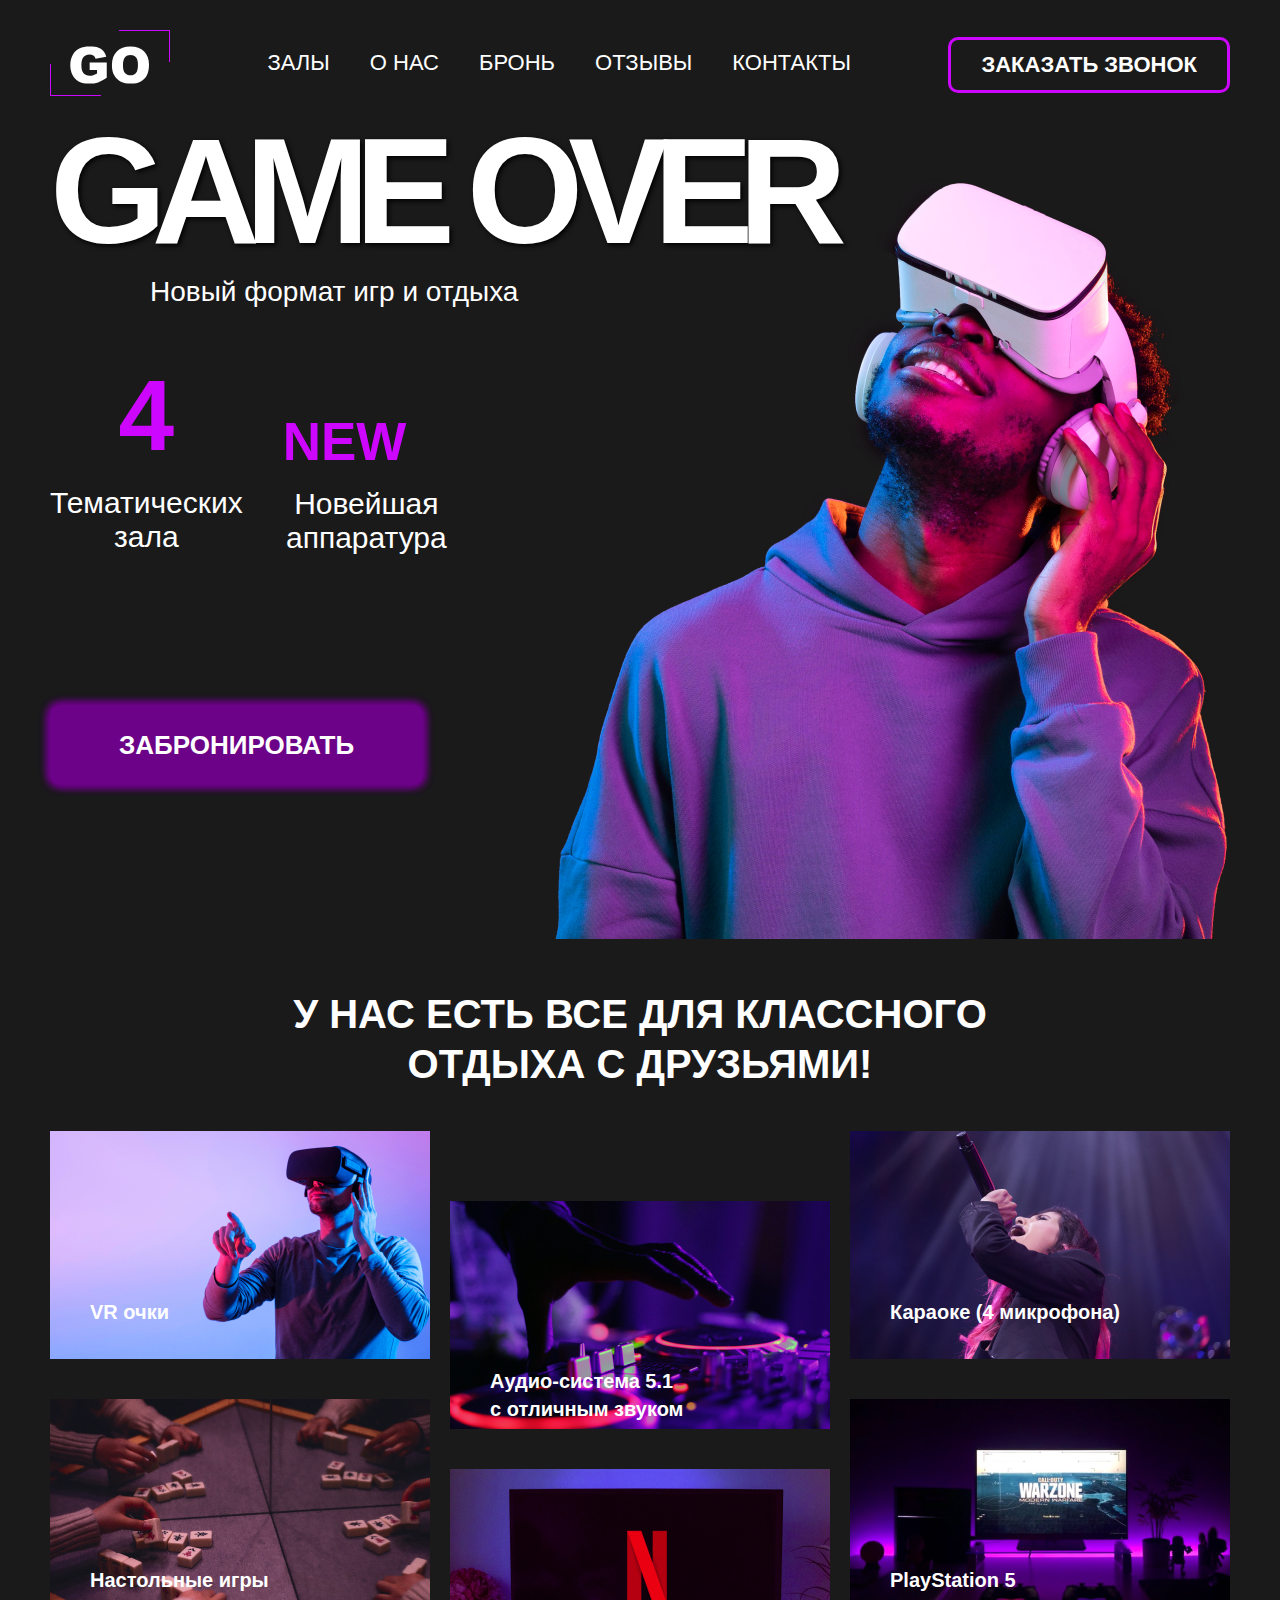
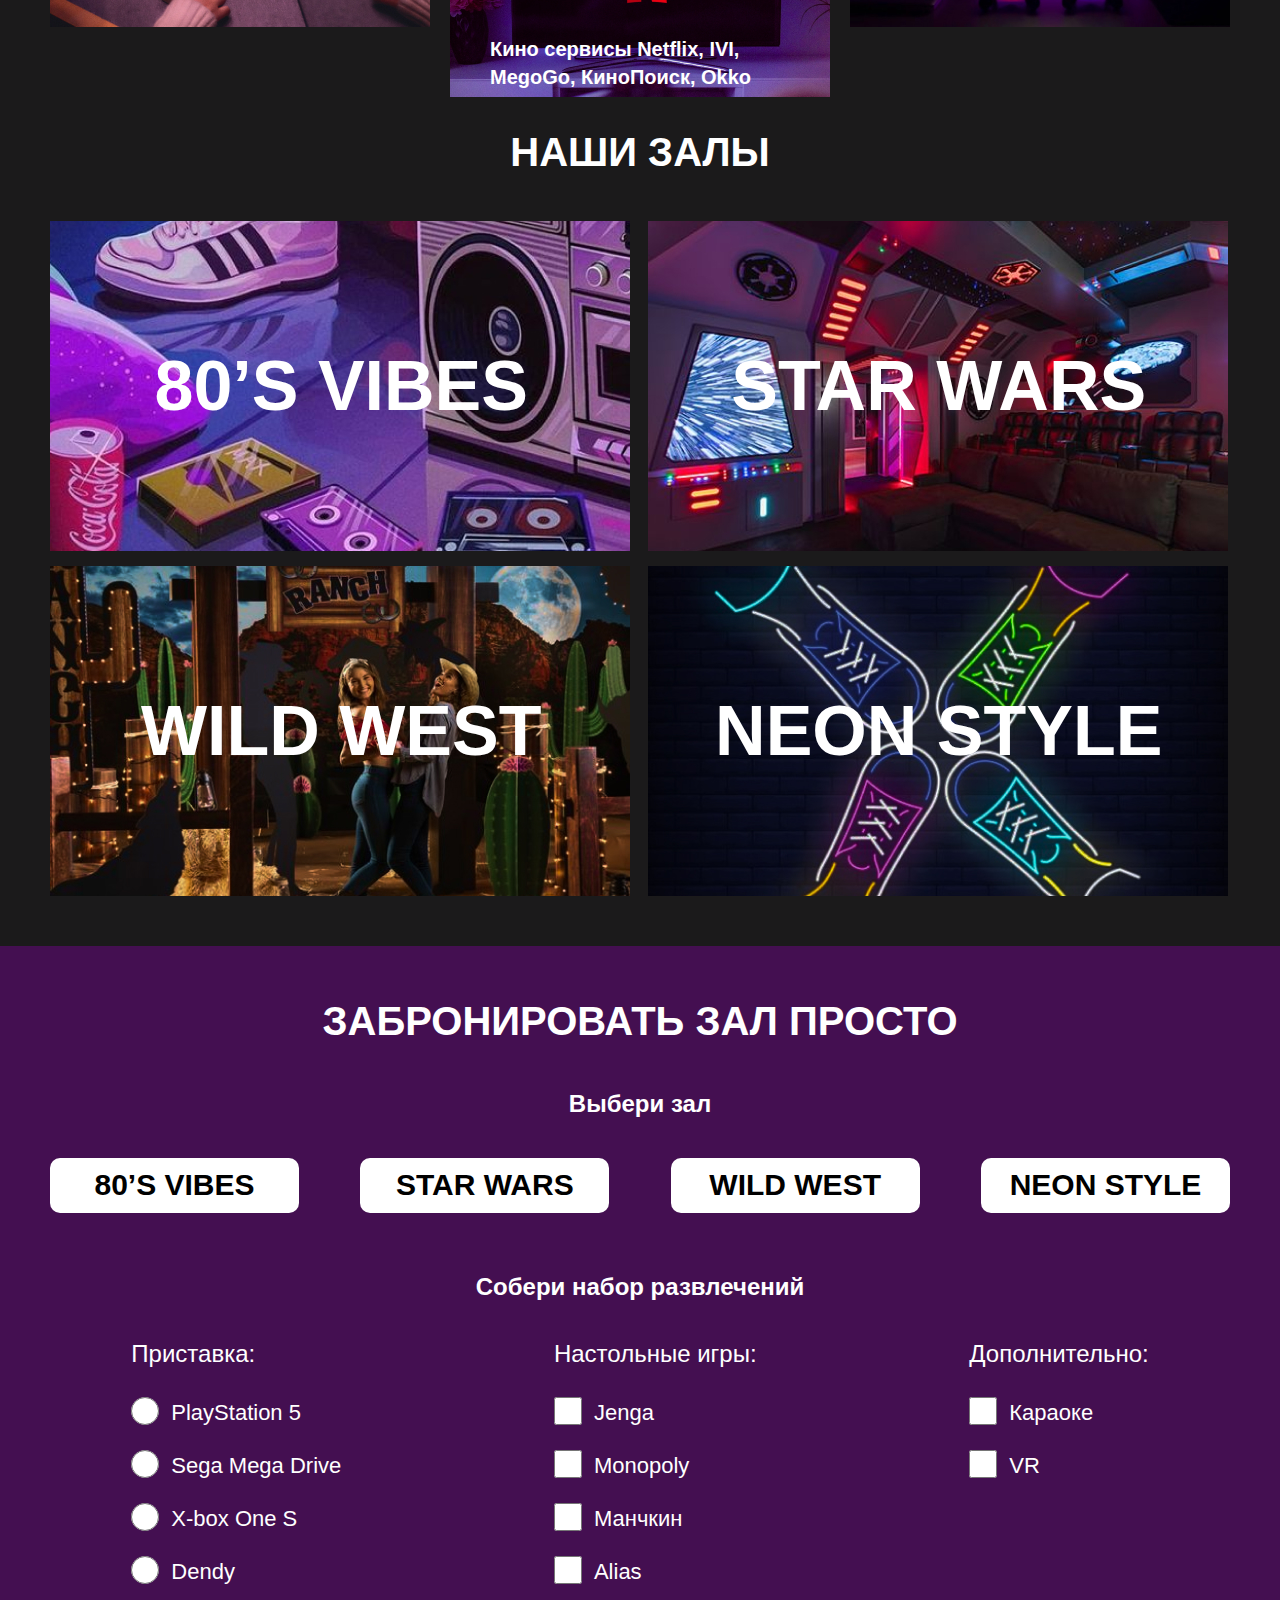
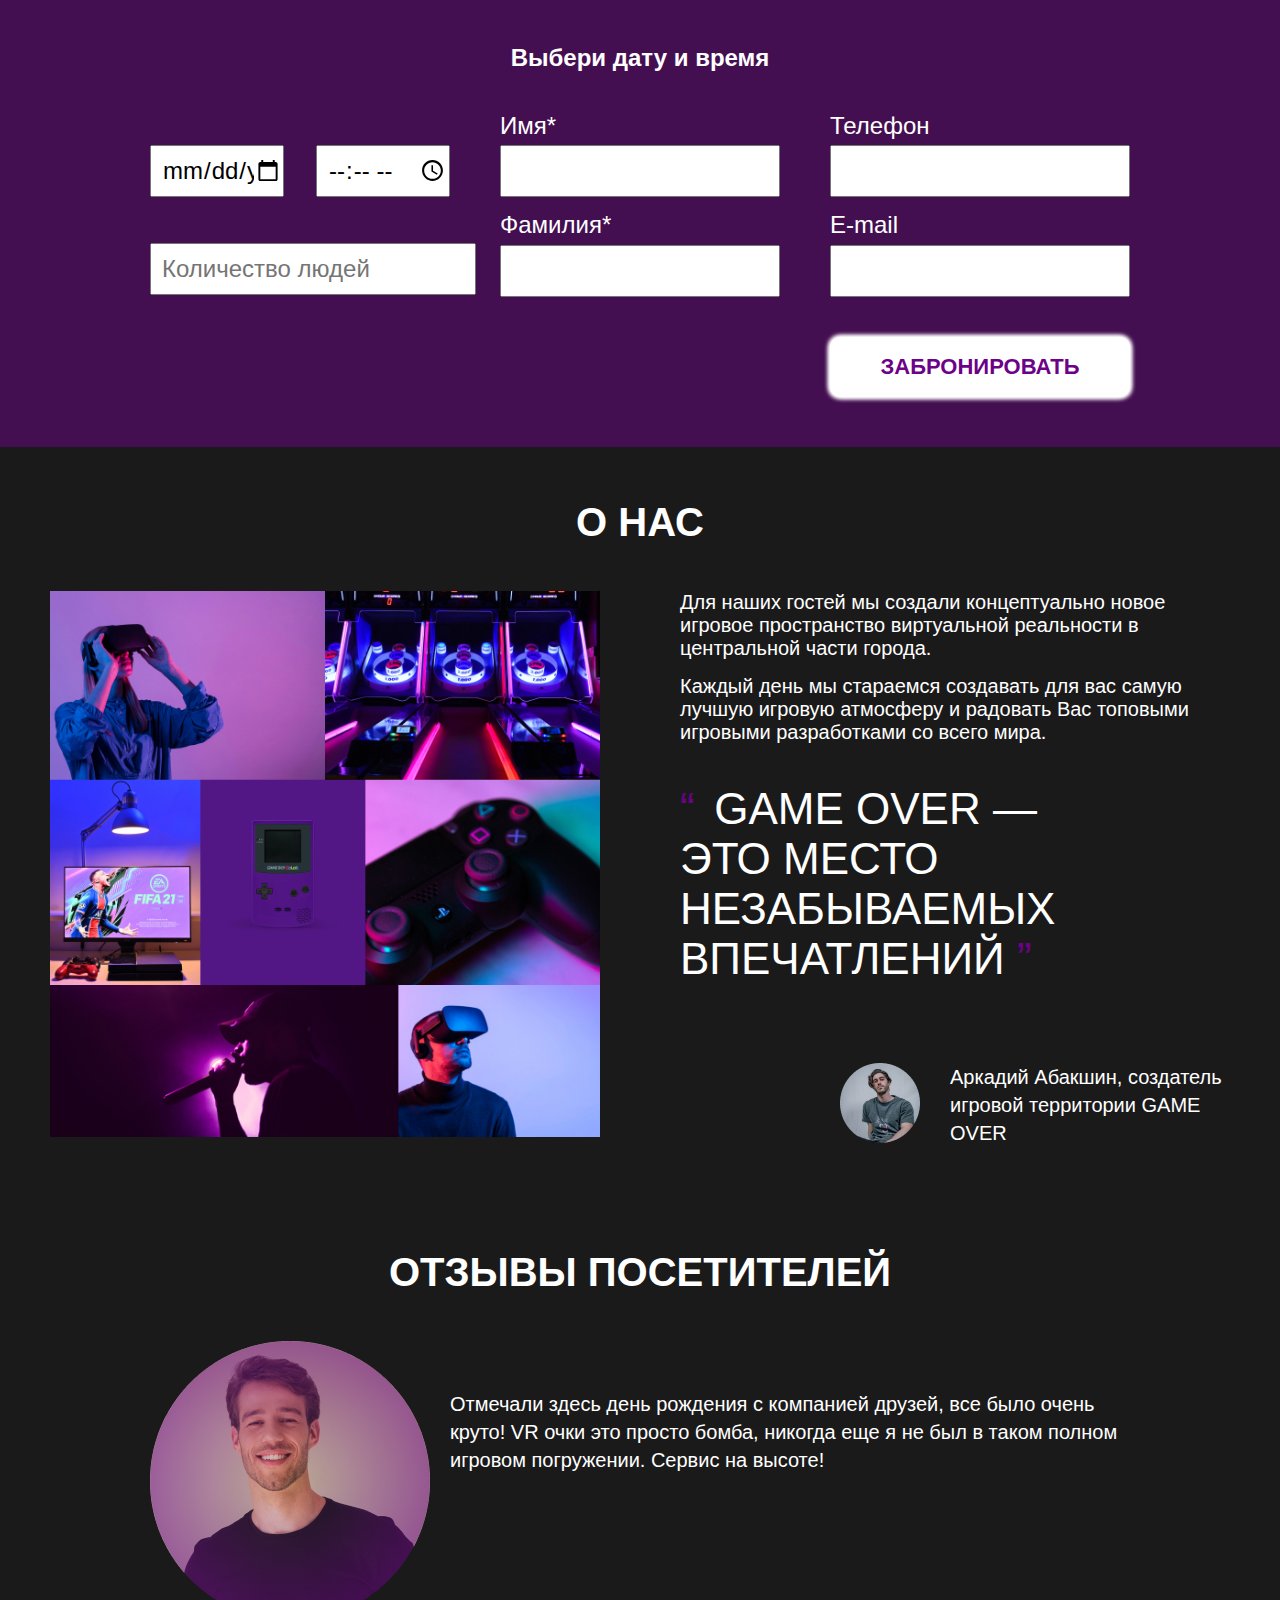
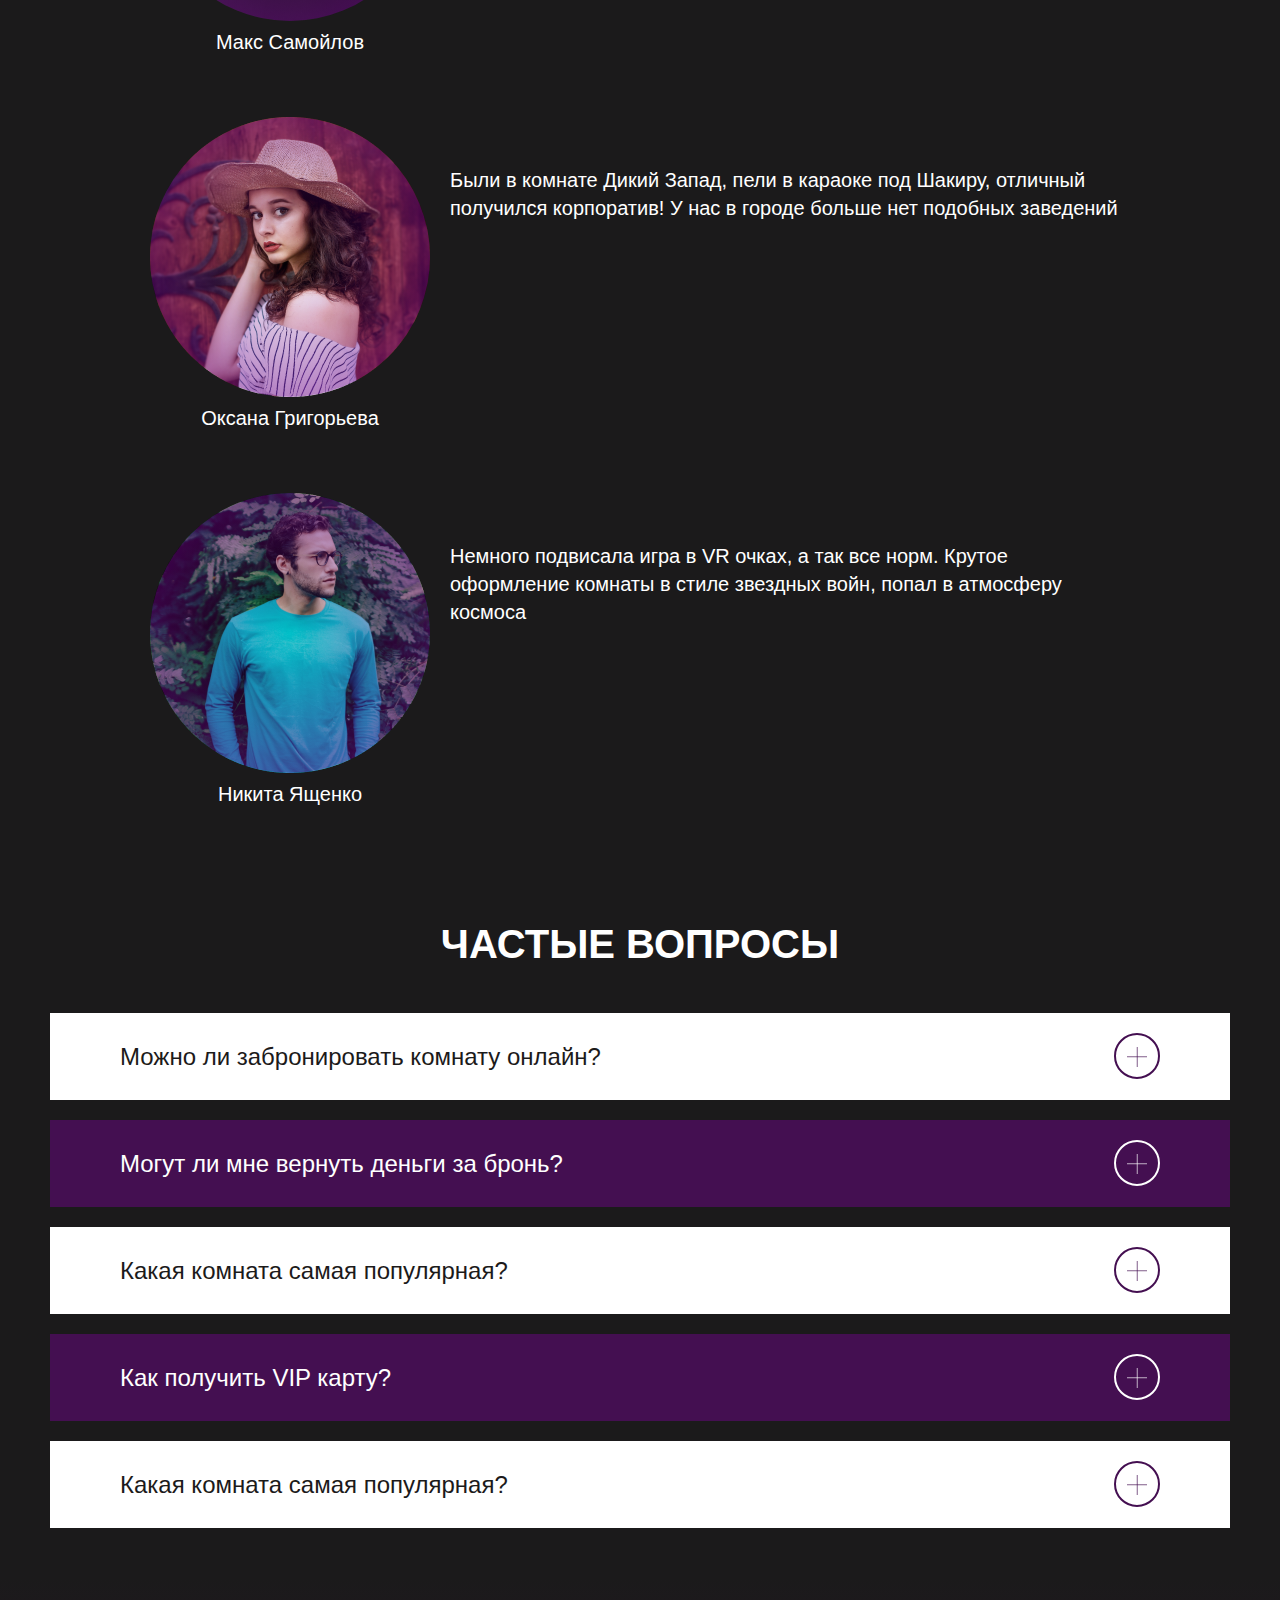
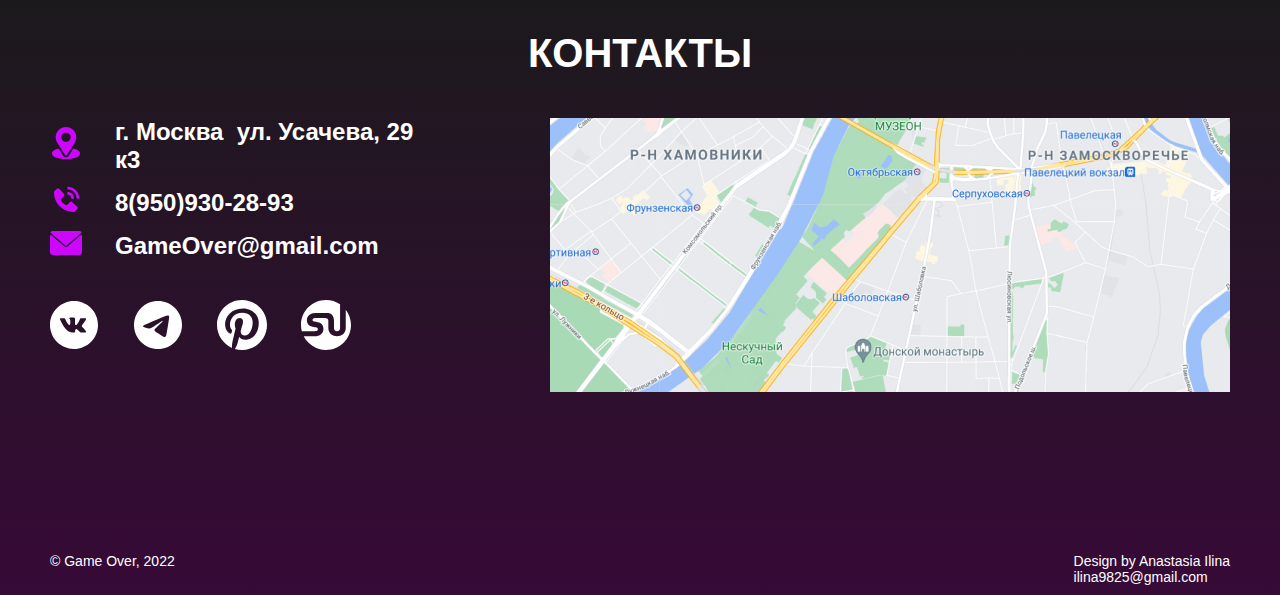
==== commit f986a88f: "правки" ====
--- a/index.html
+++ b/index.html
@@ -11,57 +11,55 @@
   </head>
   <body>
     <header class="header">
-      <section class="header__top">
-        <div class="container header__top-flex">
-          <button class="header__nav-burger"></button>
-          <a href="#" class="header__logo"></a>
-
-          <nav class="header__nav nav">
-            <ul class="nav__list">
-              <li class="nav__item">
-                <a class="nav__link" href="#rooms">залы</a>
-              </li>
-              <li class="nav__item">
-                <a class="nav__link" href="#about">О нас</a>
-              </li>
-              <li class="nav__item">
-                <a class="nav__link" href="#booking">Бронь</a>
-              </li>
-              <li class="nav__item">
-                <a class="nav__link" href="#reviews">отзывы</a>
-              </li>
-              <li class="nav__item">
-                <a class="nav__link" href="#contact">Контакты</a>
-              </li>
-            </ul>
-          </nav>
-          <button class="header__button-top">Заказать звонок</button>
-        </div>
-      </section>
+      <div class="container header__top-flex">
+        <button class="header__nav-burger"></button>
+        <a href="#" class="header__logo"></a>
+
+        <nav class="header__nav nav">
+          <ul class="nav__list">
+            <li class="nav__item">
+              <a class="nav__link" href="#rooms">залы</a>
+            </li>
+            <li class="nav__item">
+              <a class="nav__link" href="#about">О нас</a>
+            </li>
+            <li class="nav__item">
+              <a class="nav__link" href="#booking">Бронь</a>
+            </li>
+            <li class="nav__item">
+              <a class="nav__link" href="#reviews">отзывы</a>
+            </li>
+            <li class="nav__item">
+              <a class="nav__link" href="#contact">Контакты</a>
+            </li>
+          </ul>
+        </nav>
+        <button class="header__button-top">Заказать звонок</button>
+      </div>
     </header>
 
     <main class="main">
-      <section class="header__content">
+      <section class="content">
         <div class="container">
-          <div class="header__content-background">
-            <h1 class="header__content-title">Game over</h1>
-            <p class="header__content-subtitle">Новый формат игр и отдыха</p>
-
-            <div class="header__content-row">
-              <div class="header__column--one">
-                <p class="header__content-list-left-title">4</p>
-                <p class="header__content-list-text">Тематических зала</p>
-              </div>
-              <div class="header__column--two">
-                <p class="header__content-list-right-title">New</p>
-                <p class="header__content-list-text">Новейшая аппаратура</p>
+          <div class="content-background">
+            <h1 class="content-title">Game over</h1>
+            <p class="content-subtitle">Новый формат игр и отдыха</p>
+
+            <div class="content-row">
+              <div class="content-column-one">
+                <p class="content-list-left-title">4</p>
+                <p class="content-list-text">Тематических зала</p>
+              </div>
+              <div class="content-column-two">
+                <p class="content-list-right-title">New</p>
+                <p class="content-list-text">Новейшая аппаратура</p>
               </div>
             </div>
 
-            <button class="header__content-button">Забронировать</button>
+            <button class="content-button">Забронировать</button>
             <a
               href="#galery"
-              class="header__content-button-push"
+              class="content-button-push"
               tabindex="9"
             ></a>
           </div>
@@ -138,30 +136,30 @@
           <h2 class="rooms__title">наши залы</h2>
 
           <ul class="rooms__list">
-            <li class="rooms__item rooms__item-vibes">
+            <li class="rooms__item rooms__item_theme-vibes">
               <a href="vibes.html" class="rooms__link"> 80’s vibes </a>
             </li>
 
-            <li class="rooms__item rooms__item-wars">
+            <li class="rooms__item rooms__item_theme-wars">
               <a href="wars.html" class="rooms__link"> Star wars </a>
             </li>
 
-            <li class="rooms__item rooms__item-west">
+            <li class="rooms__item rooms__item_theme-west">
               <a href="west.html" class="rooms__link"> wild west </a>
             </li>
 
-            <li class="rooms__item rooms__item-neon">
+            <li class="rooms__item rooms__item_theme-neon">
               <a href="neon.html" class="rooms__link"> neon style </a>
             </li>
           </ul>
         </div>
       </section>
 
-      <section class="main__section booking" id="booking">
+      <section class="main__section booking" id="booking" >
         <div class="container">
           <h2 class="booking__title main__title">Забронировать зал просто</h2>
 
-          <form class="booking__form-wrapper" action="#">
+          <form class="booking__form-wrapper" action="https://jsonplaceholder.typicode.com/posts" id="my-form" method="post">
             <fieldset class="booking__rooms-wrapper">
               <legend class="booking__title-rooms booking__subtitle">
                 Выбери зал
@@ -396,39 +394,42 @@
                 <input class="registration__input" type="email" name="age" />
               </div>
             </fieldset>
+            <div class="booking__button-box">
+              <button class="booking__button" type="submit">Забронировать</button>
+            </div>
           </form>
-          <div class="booking__button-box">
-            <button class="booking__button" type="submit">Забронировать</button>
-          </div>
+         
         </div>
       </section>
 
-      <section class="main__section about" id="about">
+<section class="main__section about" id="about">
         <div class="container">
           <h2 class="main__title">о нас</h2>
-
-          <ul class="about__list">
-            <li class="about__item about__item_img">
+          
+          <div class="about__list">
+            
               <img
                 class="about__img"
                 src="image/about/galery.jpg"
                 alt="Фото с галереей развлечений"
               />
-            </li>
-
-            <li class="about__item about__item_text">
-              <p class="about__text">
-                Для наших гостей мы создали концептуально новое игровое
-                пространство виртуальной реальности в центральной части города.
-              </p>
-              <p class="about__text">
-                Каждый день мы стараемся создавать для вас самую лучшую игровую
-                атмосферу и радовать Вас топовыми игровыми разработками со всего
-                мира.
-              </p>
-            </li>
-
-            <li class="about__item about__item_boss">
+          
+
+           <div class="about__box-text">
+            <p class="about__text-1">
+              Для наших гостей мы создали концептуально новое игровое
+              пространство виртуальной реальности в центральной части города.
+            </p>
+            <p class="about__text-2">
+              Каждый день мы стараемся создавать для вас самую лучшую игровую
+              атмосферу и радовать Вас топовыми игровыми разработками со всего
+              мира.
+            </p>
+           </div>
+              
+        
+
+            
               <p class="about__text-big">
                 GAME OVER &mdash; это место незабываемых впечатлений
               </p>
@@ -442,10 +443,11 @@
                   Аркадий Абакшин, создатель игровой территории GAME OVER
                 </p>
               </div>
-            </li>
-          </ul>
+         
+          </div>
         </div>
       </section>
+
 
       <section class="main__section reviews" id="reviews">
         <div class="container">
@@ -525,31 +527,31 @@
                 class="questions__btn questions__btn_violet"
                 tabindex="29"
               >
-                <span class="questions__btn-span"
-                  >Можно ли забронировать комнату онлайн?</span
-                >
+                <p class="questions__btn-span">
+                  Можно ли забронировать комнату онлайн?
+                </p>
               </button>
             </li>
 
             <li class="questions__item questions__item_white">
               <button class="questions__btn questions__btn_white">
-                <span class="questions__btn-span"
-                  >Могут ли мне вернуть деньги за бронь?</span
-                >
+                <p class="questions__btn-span">
+                  Могут ли мне вернуть деньги за бронь?
+                </p>
               </button>
             </li>
 
             <li class="questions__item questions__item_violet">
               <button class="questions__btn questions__btn_violet">
-                <span class="questions__btn-span"
-                  >Какая комната самая популярная?</span
-                >
+                <p class="questions__btn-span"></p>
+                  Какая комната самая популярная?
+                </p>
               </button>
             </li>
 
             <li class="questions__item questions__item_white">
               <button class="questions__btn questions__btn_white">
-                <span class="questions__btn-span">Как получить VIP карту?</span>
+                <p class="questions__btn-span">Как получить VIP карту?</p>
               </button>
             </li>
 
@@ -558,9 +560,9 @@
                 class="questions__btn questions__btn_violet"
                 tabindex="33"
               >
-                <span class="questions__btn-span"
-                  >Какая комната самая популярная?</span
-                >
+                <p class="questions__btn-span">
+                  Какая комната самая популярная?
+                </p>
               </button>
             </li>
           </ul>
@@ -576,7 +578,7 @@
             <ul class="contacts__list">
               <li class="contacts__item location">
                 <p class="contacts__location">
-                  г. Москва&nbsp; ул.&nbsp;Аквамарина, 16
+                  г. Москва&nbsp; ул.&nbsp;Усачева, 29 к3
                 </p>
               </li>
               <li class="contacts__item phone">
@@ -664,28 +666,11 @@
           </address>
 
           <figure>
-            <picture class="footer__image">
-              <source
-                class="footer__map-media"
-                srcset="image/footer/map/map_1024.jpg"
-                media="(max-width: 1200px)"
-              />
-              <source
-                class="footer__map-media"
-                srcset="image/footer/map/map_1000.jpg"
-                media="(max-width: 800px)"
-              />
-              <source
-                class="footer__map-media"
-                srcset="image/footer/map/map_560.jpg"
-                media="(max-width: 560px)"
-              />
-              <img
-                class="footer__map-img"
-                src="image/footer/map/map.jpg"
-                alt=""
-              />
-            </picture>
+            <img
+              class="footer__map-img"
+              src="image/footer/map/map.jpg"
+              alt=""
+            />
           </figure>
         </div>
 
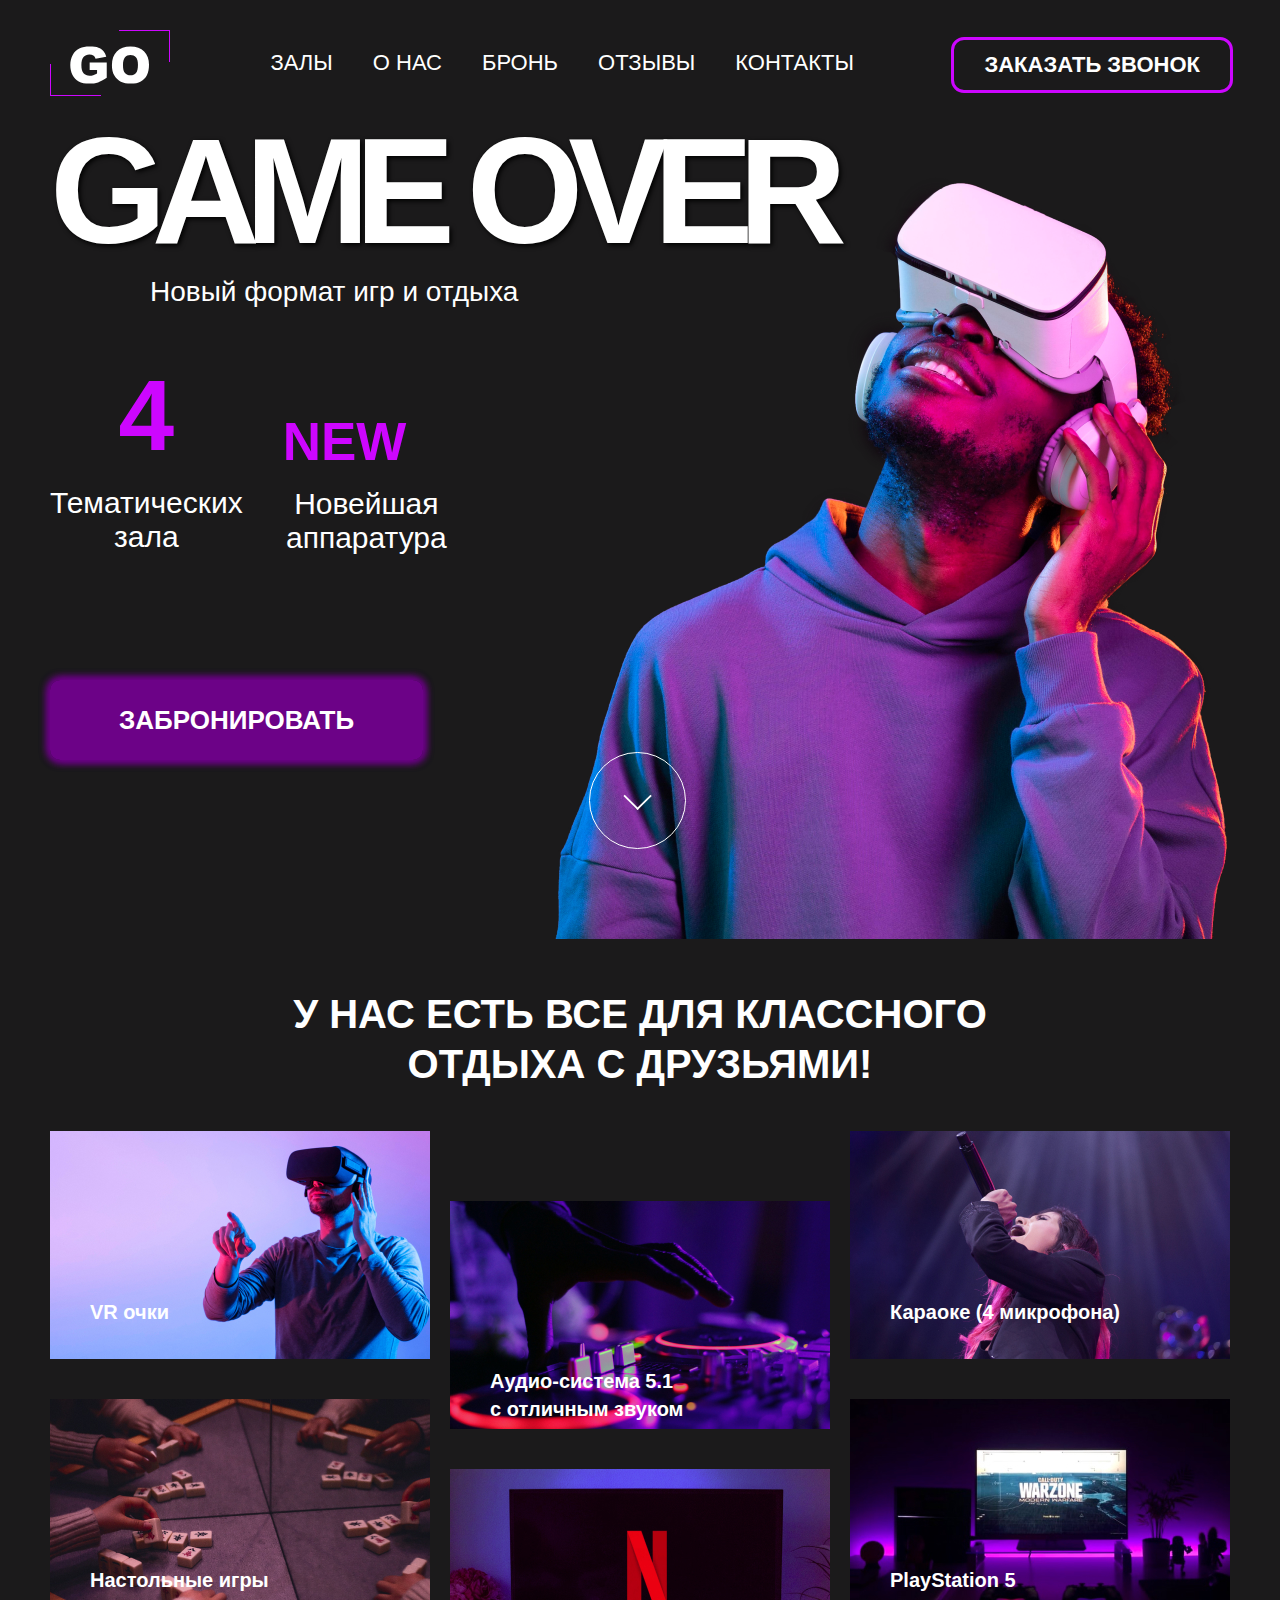
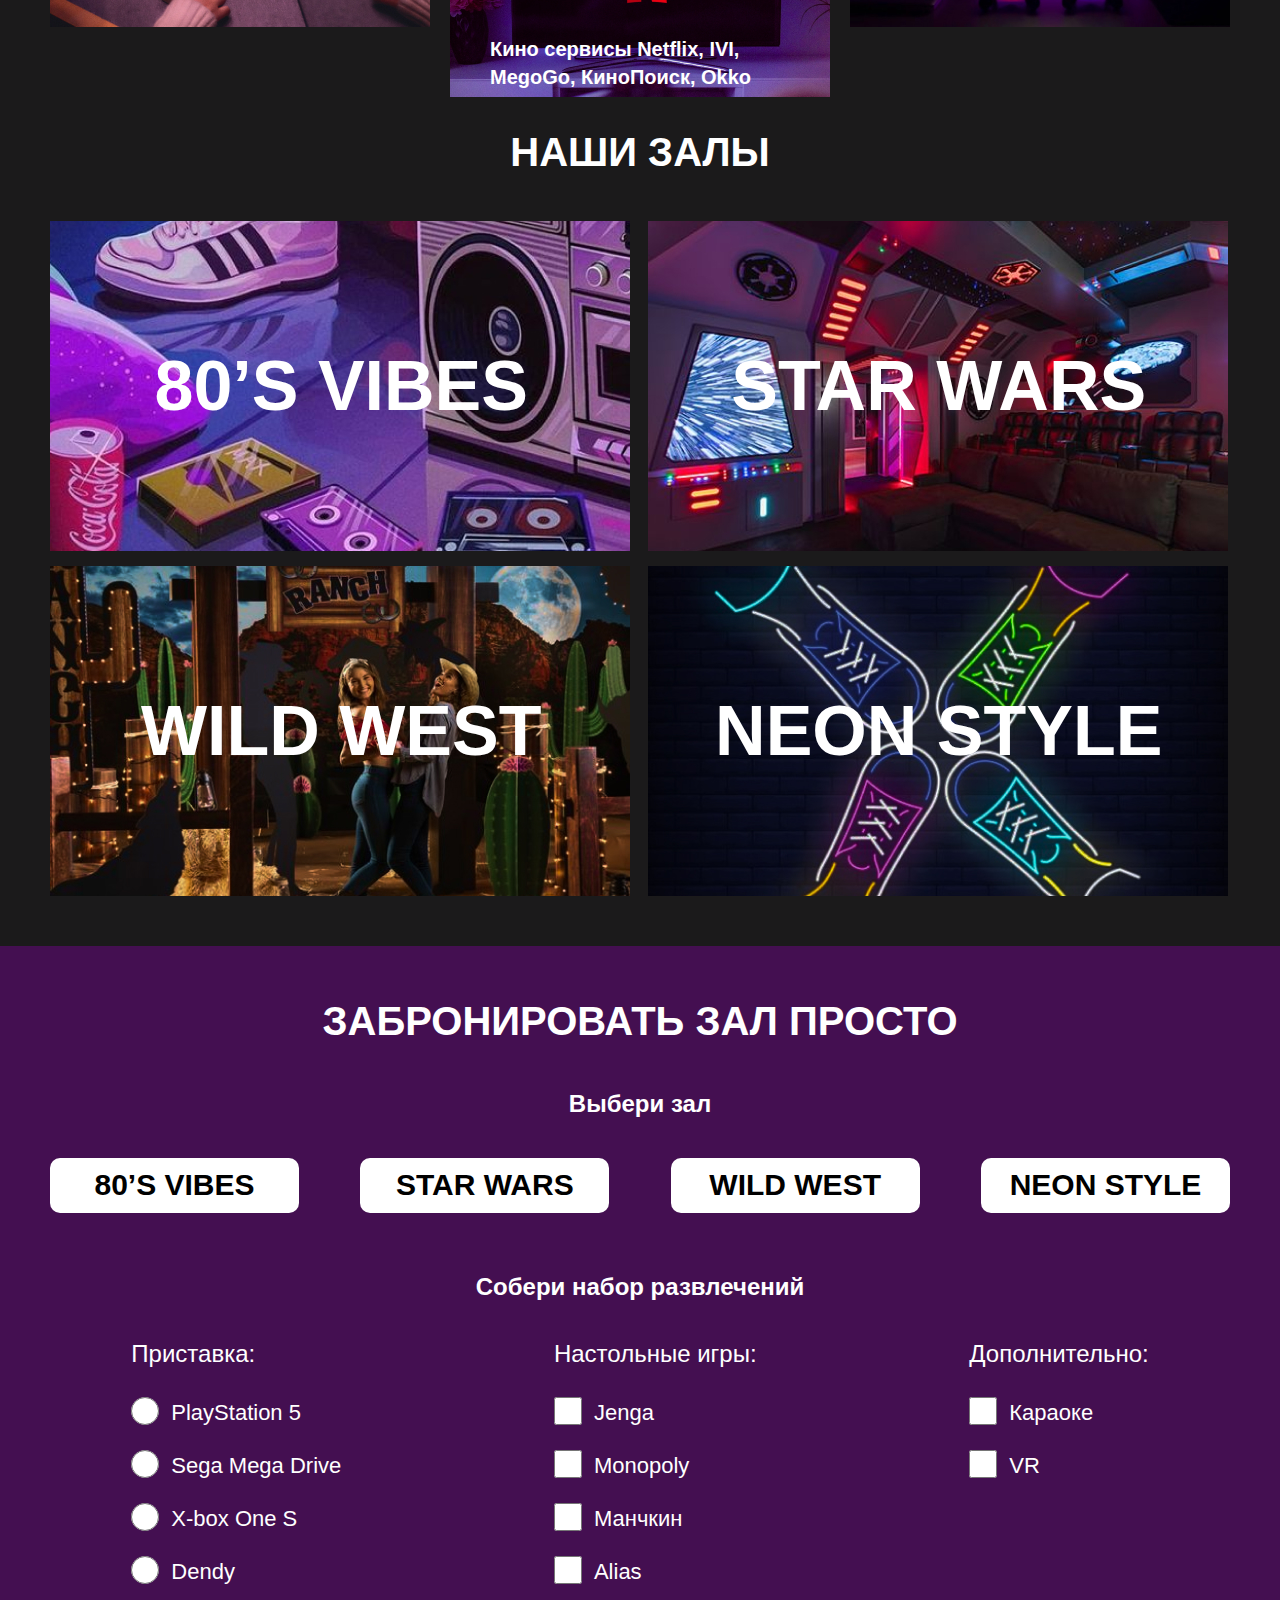
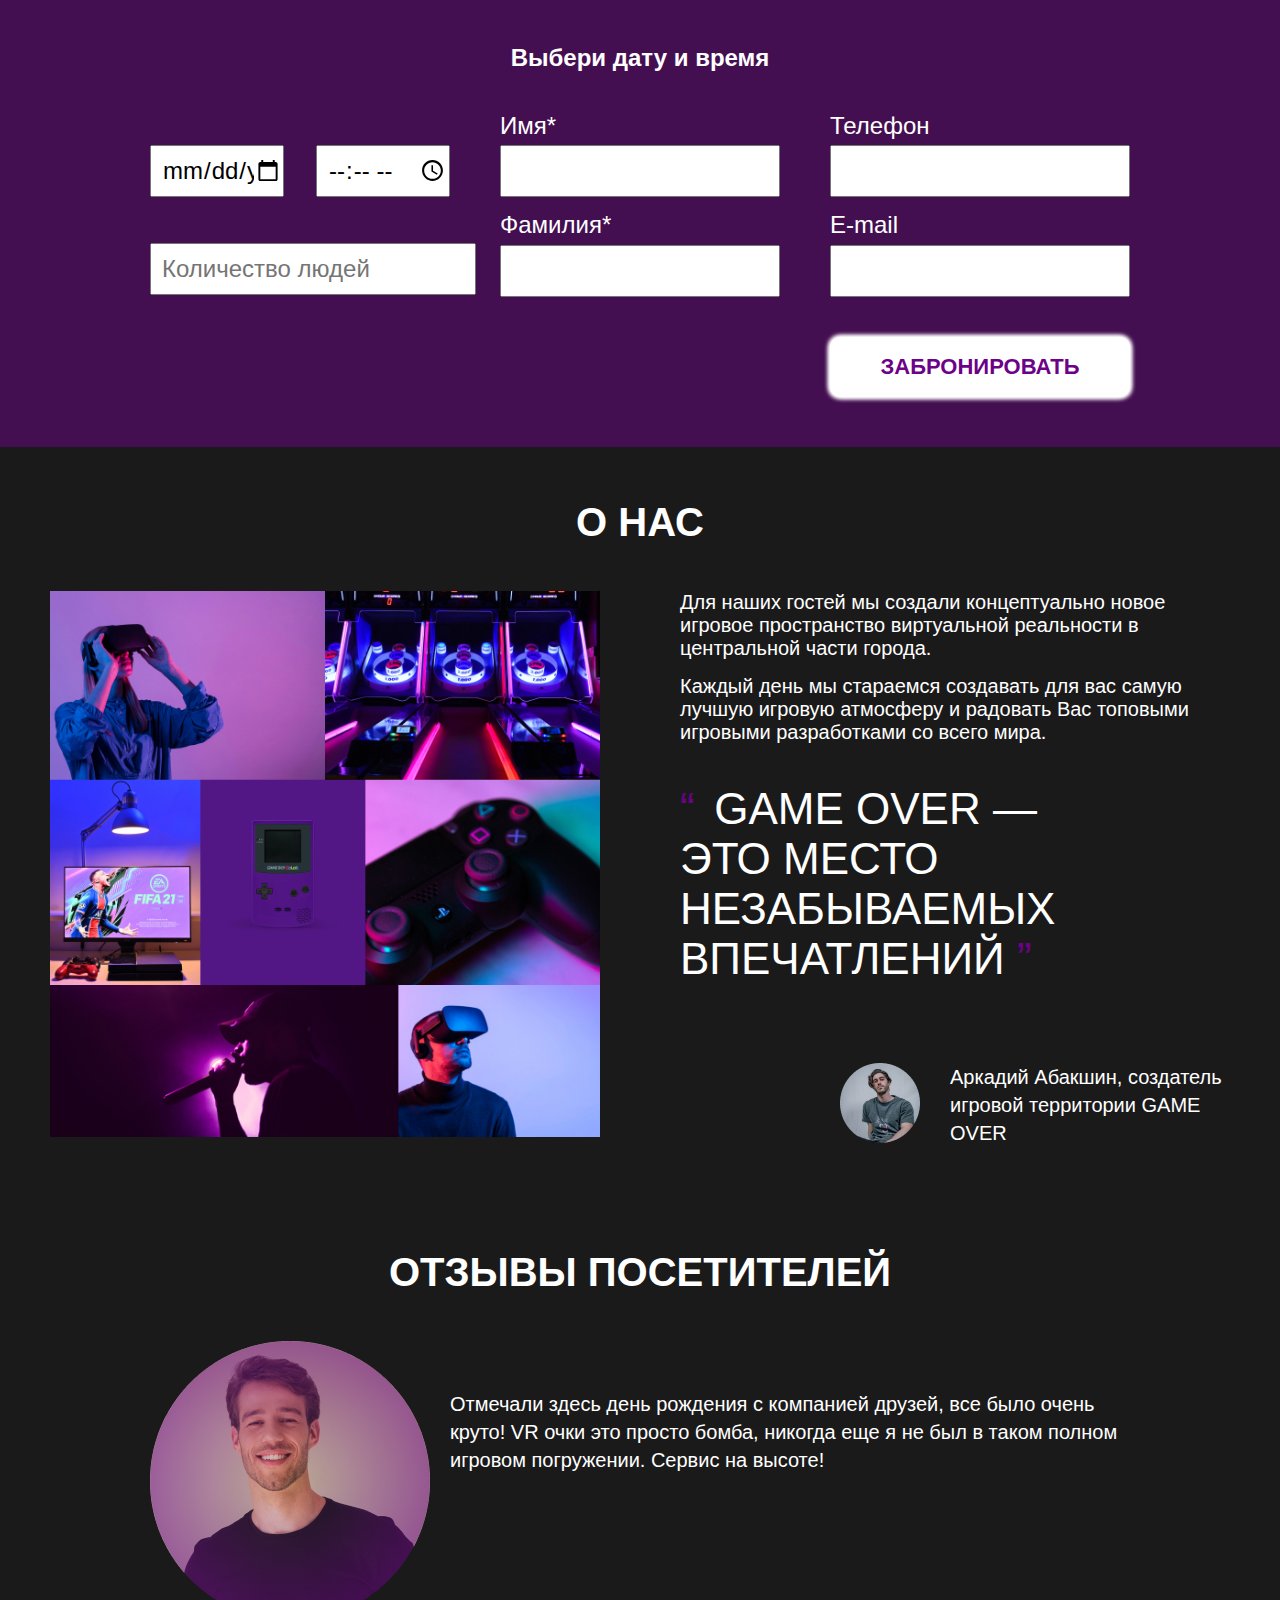
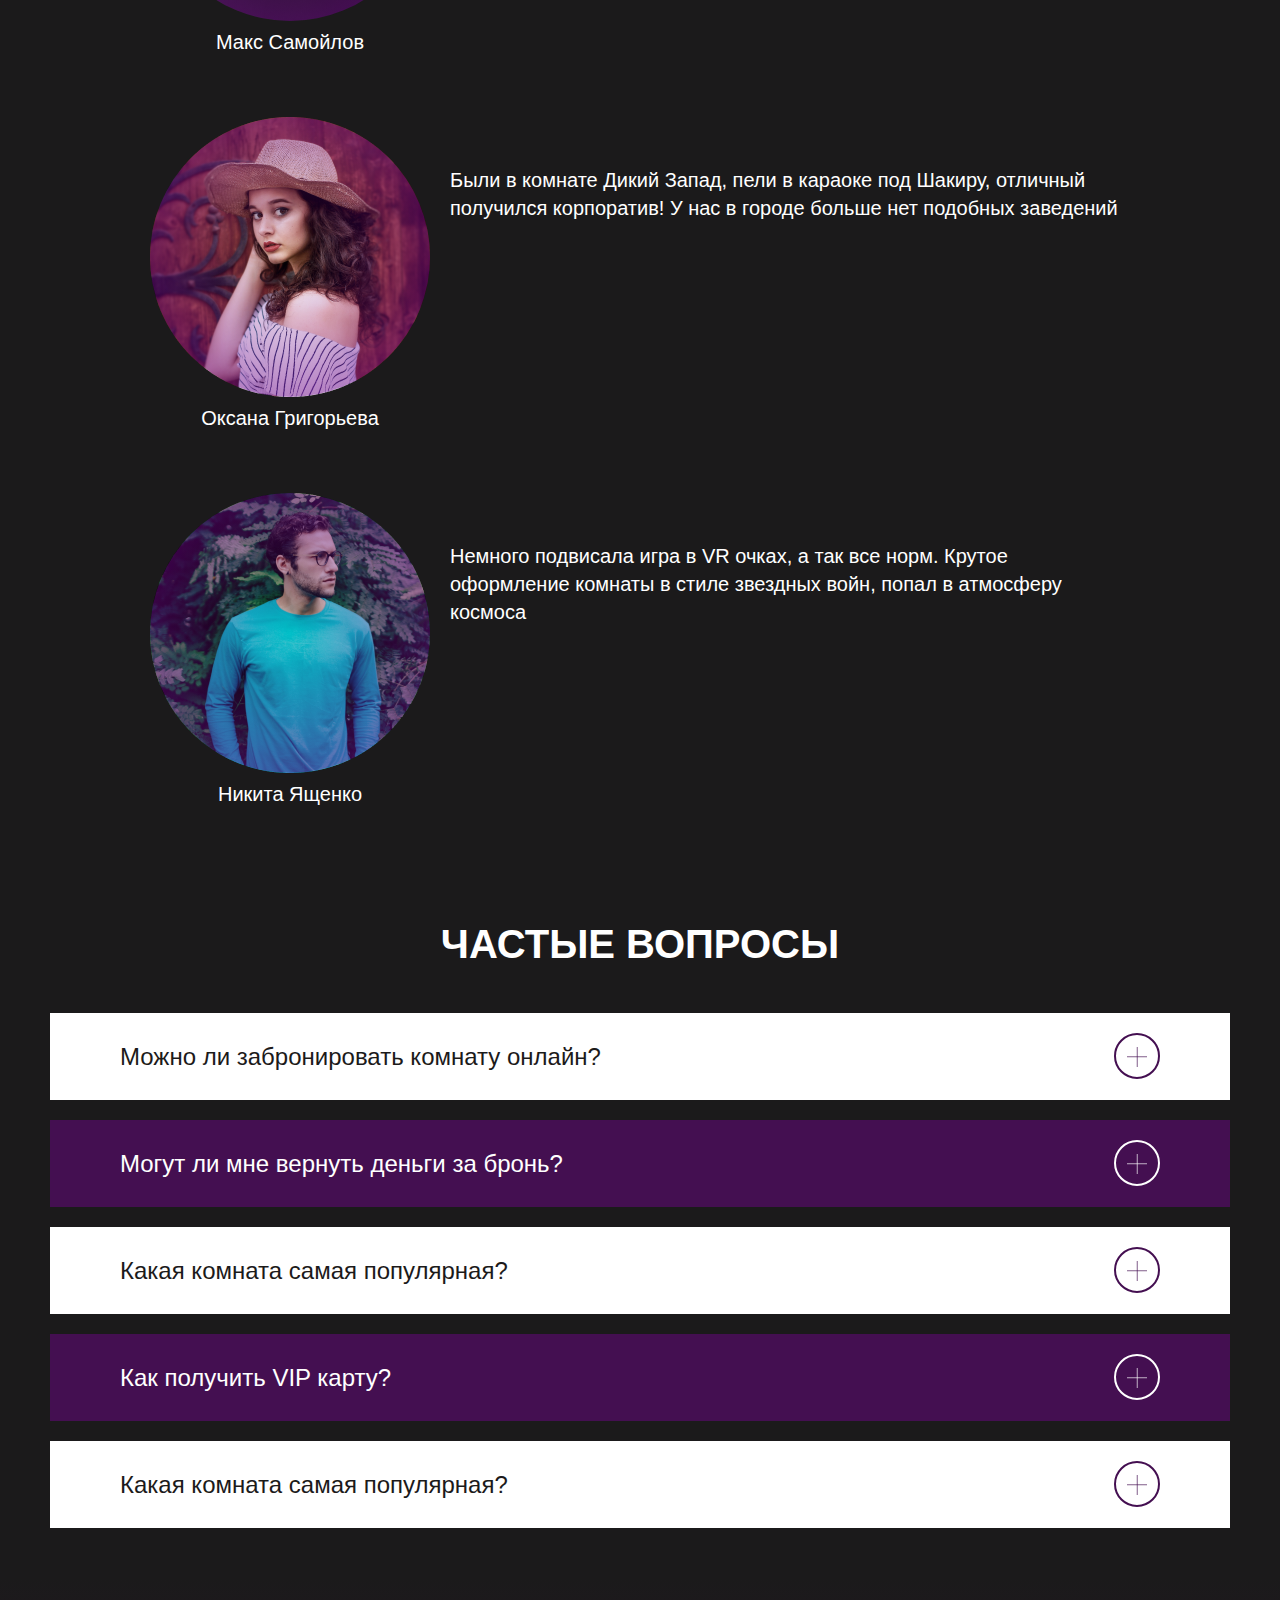
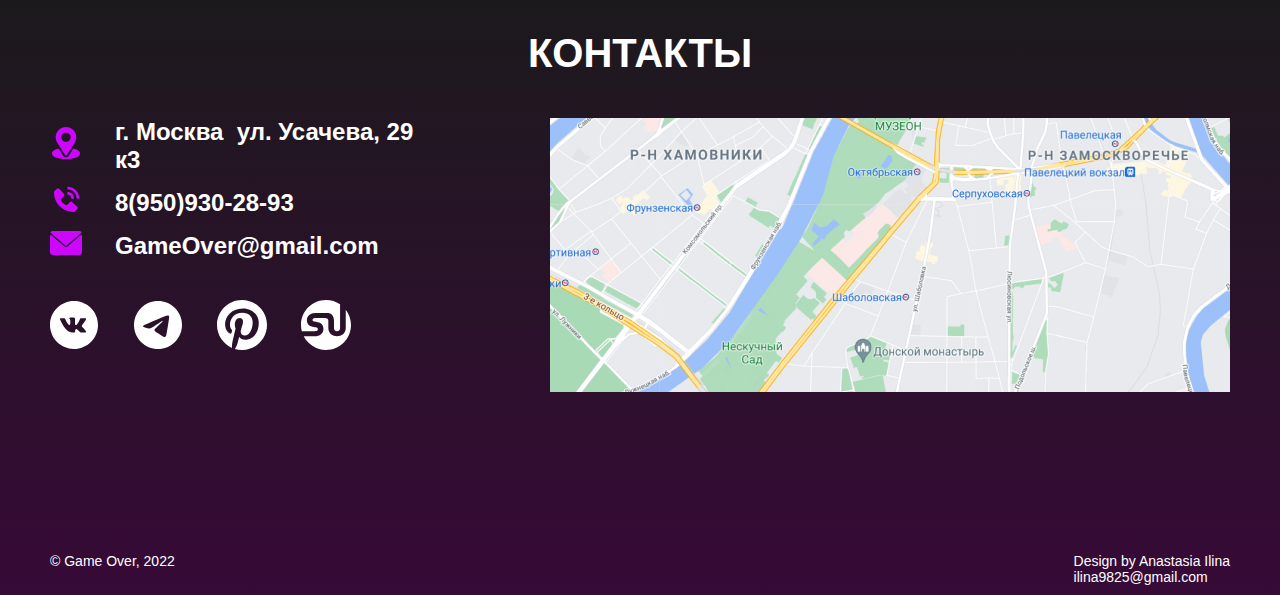
==== commit 46cf061f: "добавил кнопку ссылку" ====
--- a/index.html
+++ b/index.html
@@ -56,7 +56,8 @@
               </div>
             </div>
 
-            <button class="content-button">Забронировать</button>
+           
+              <a class="content-button" href="#booking">Забронировать</a>
             <a
               href="#galery"
               class="content-button-push"
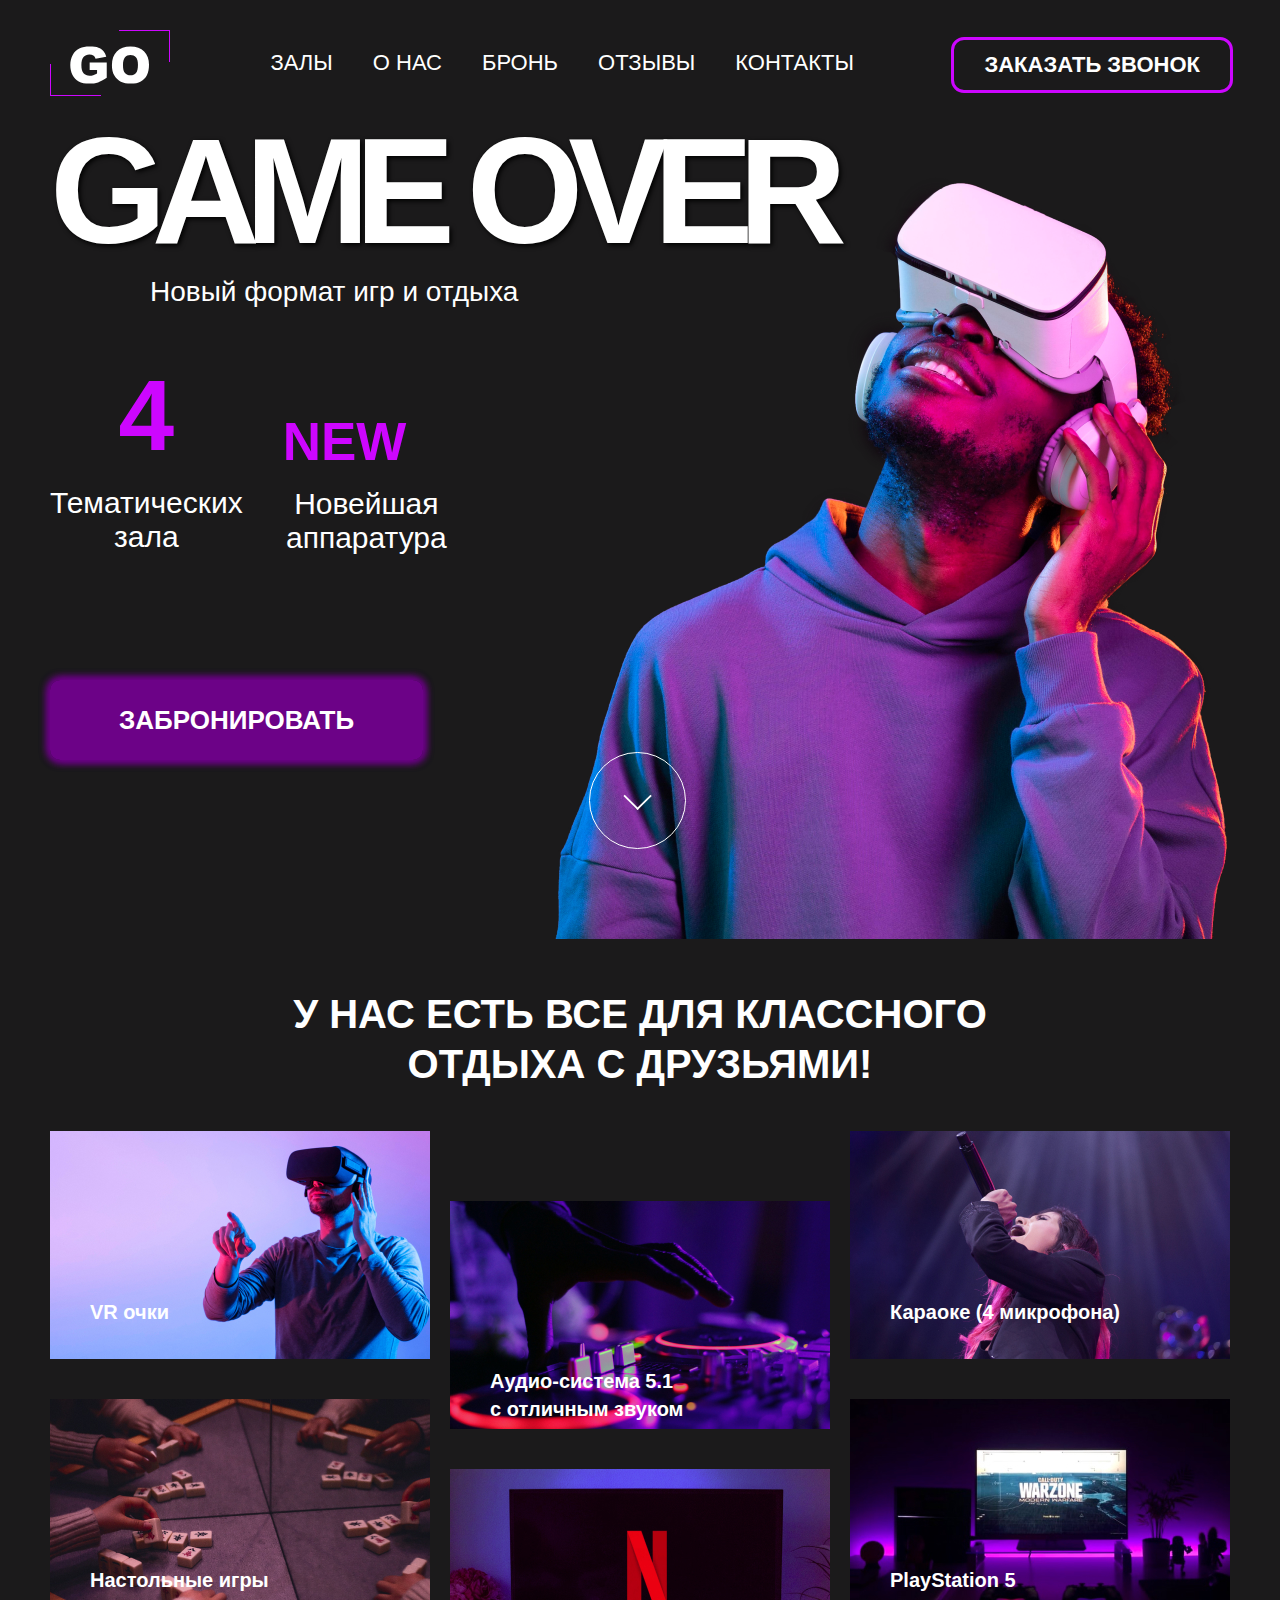
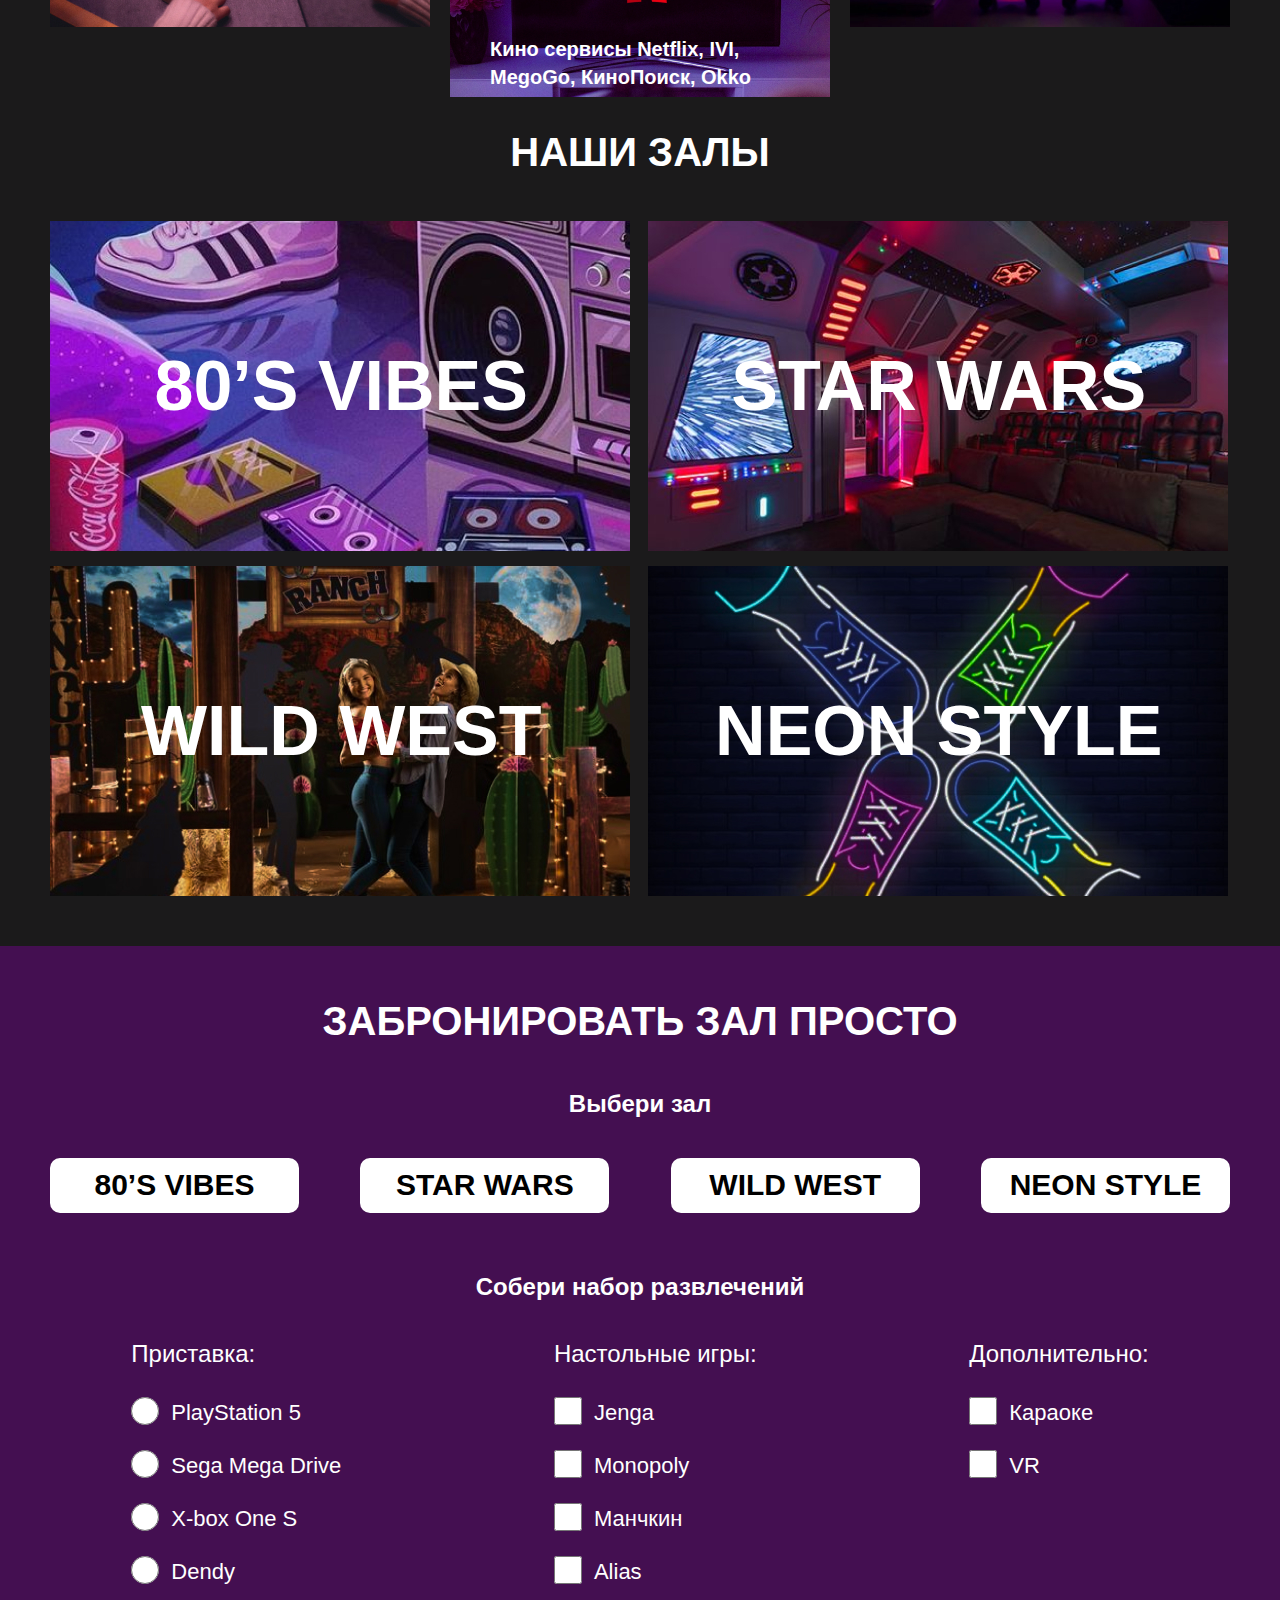
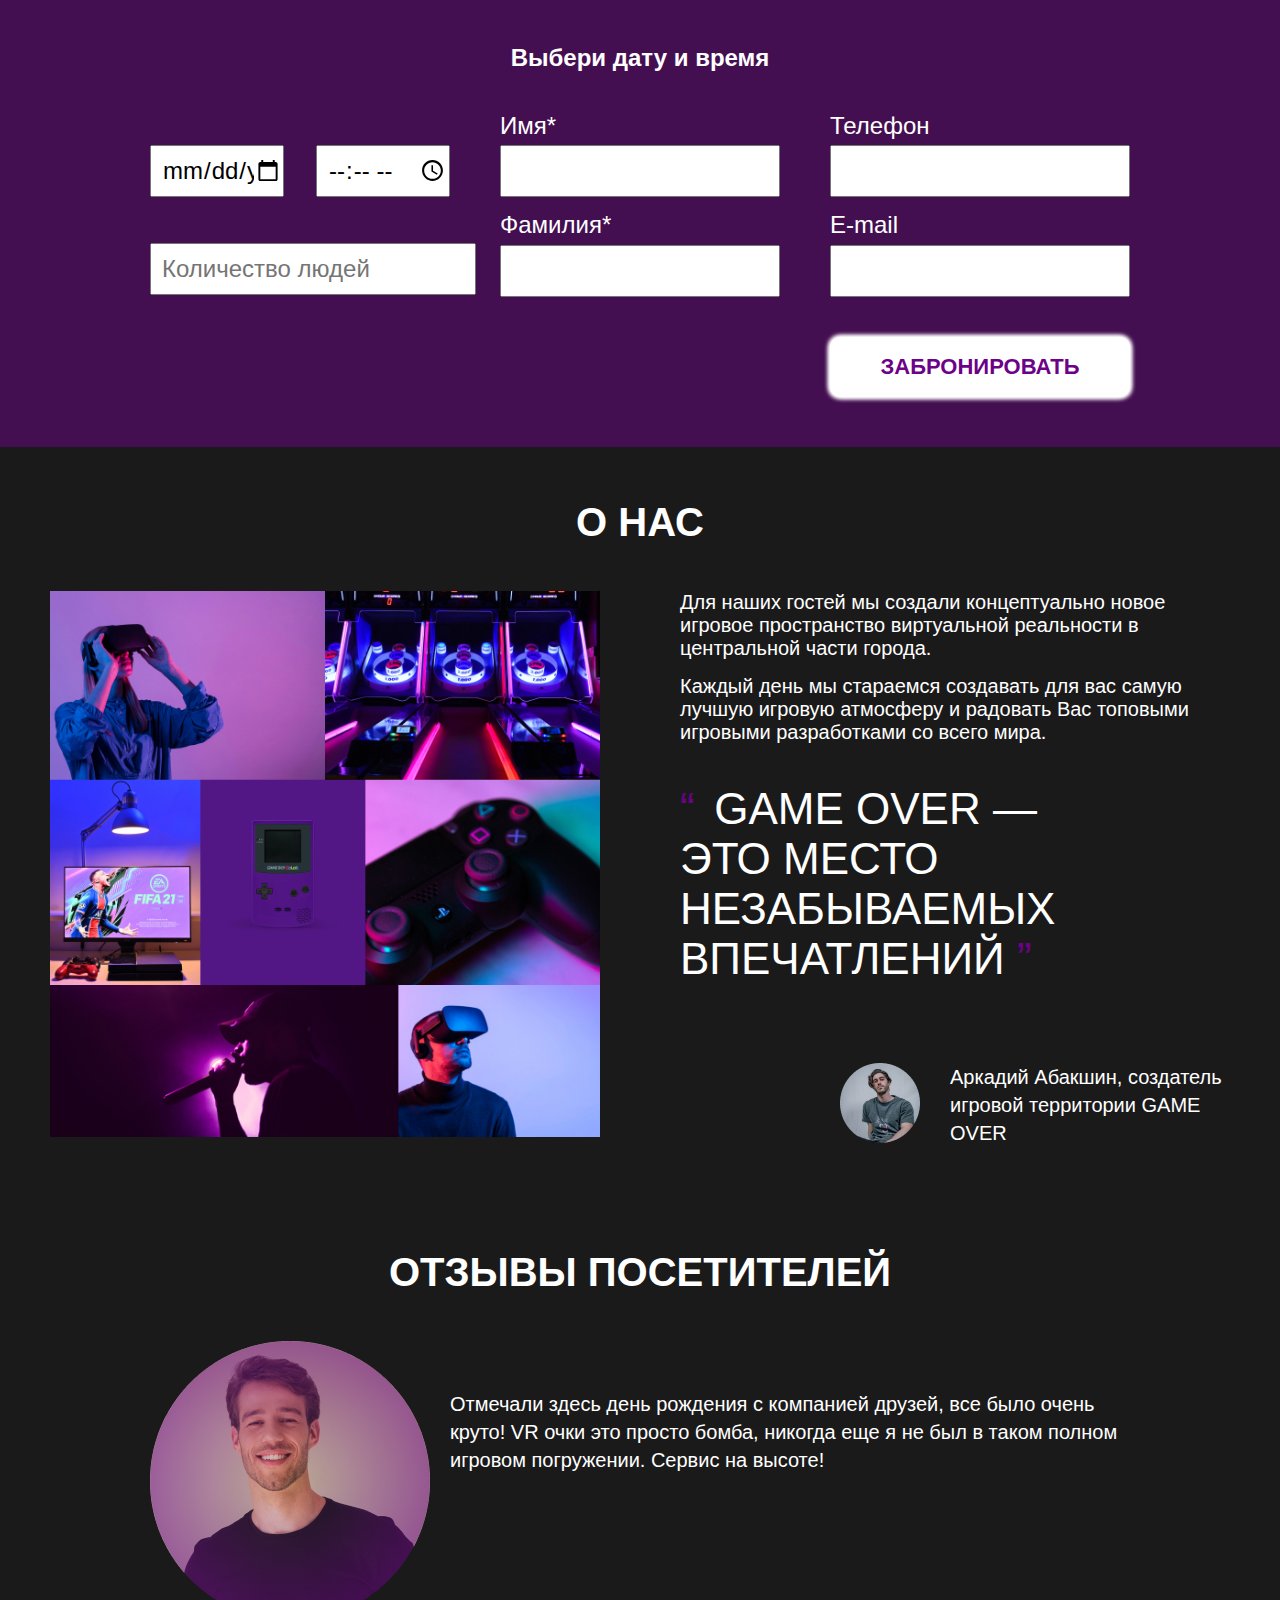
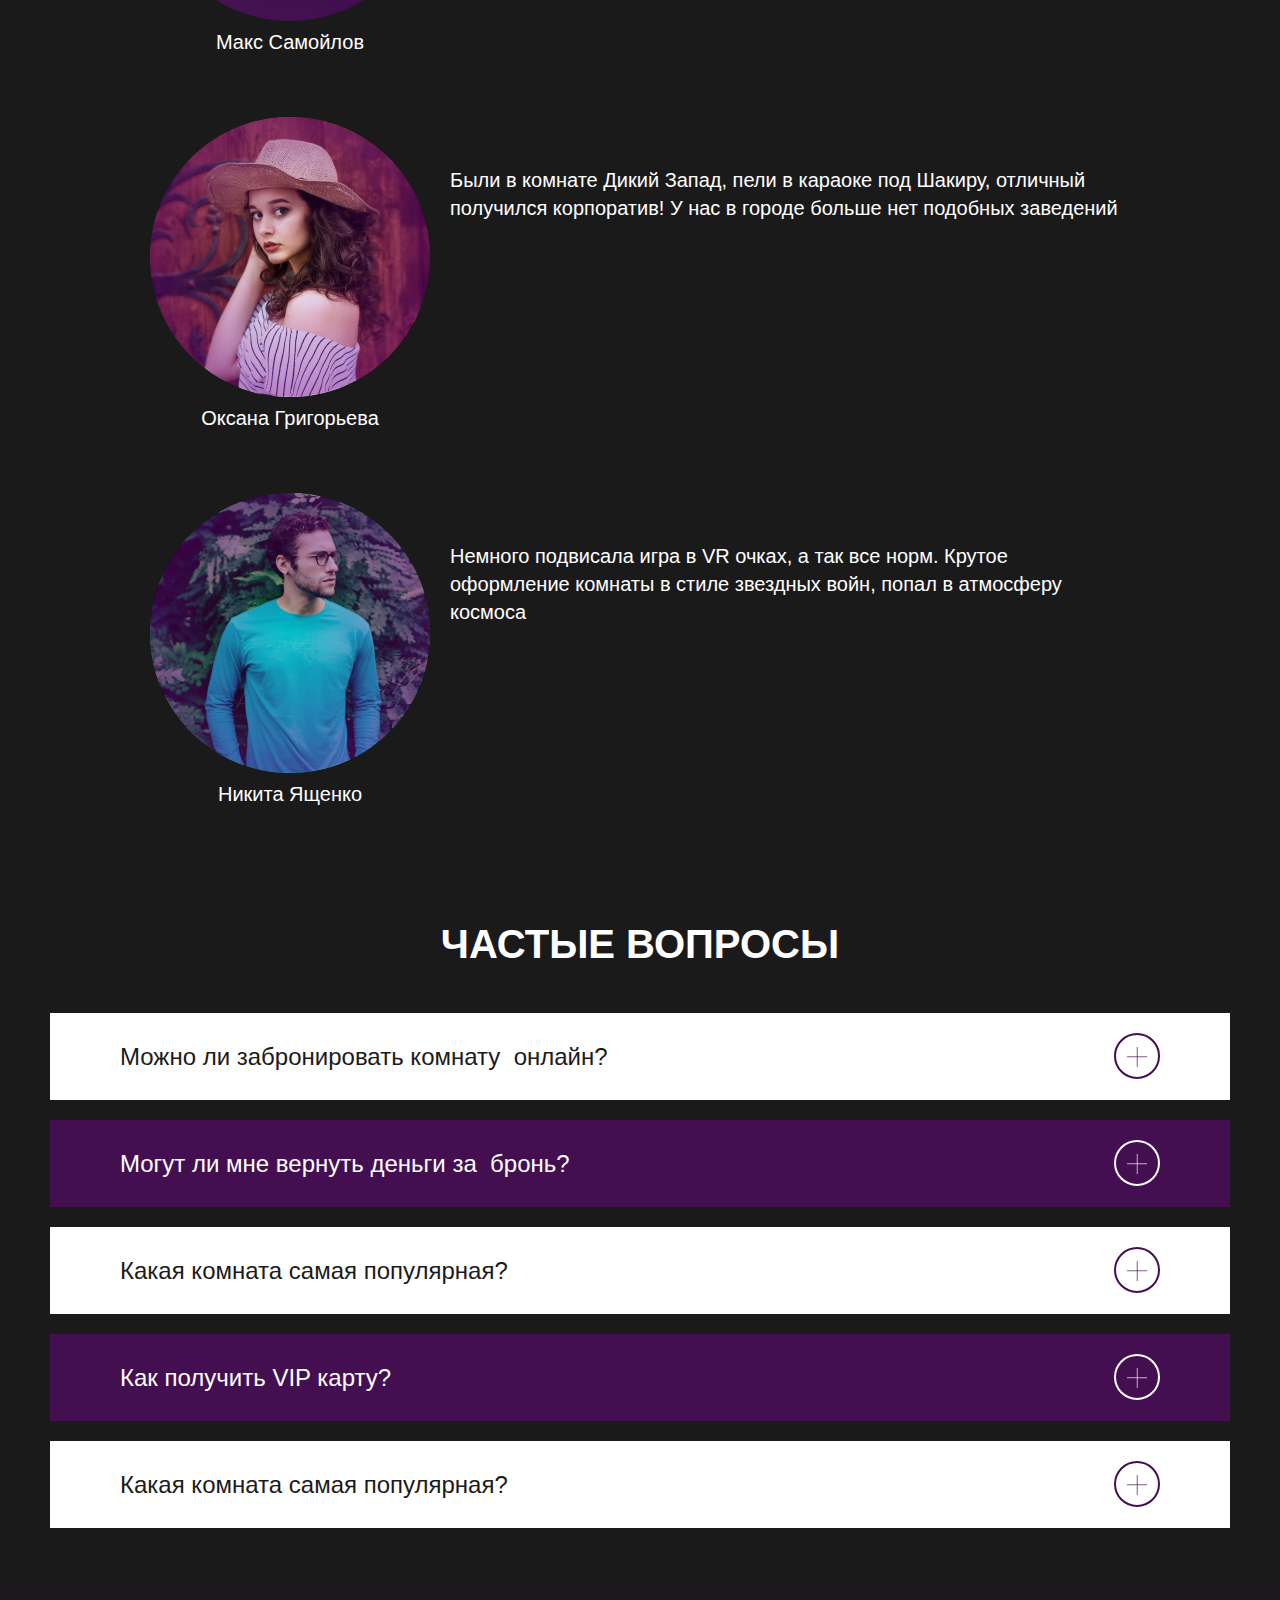
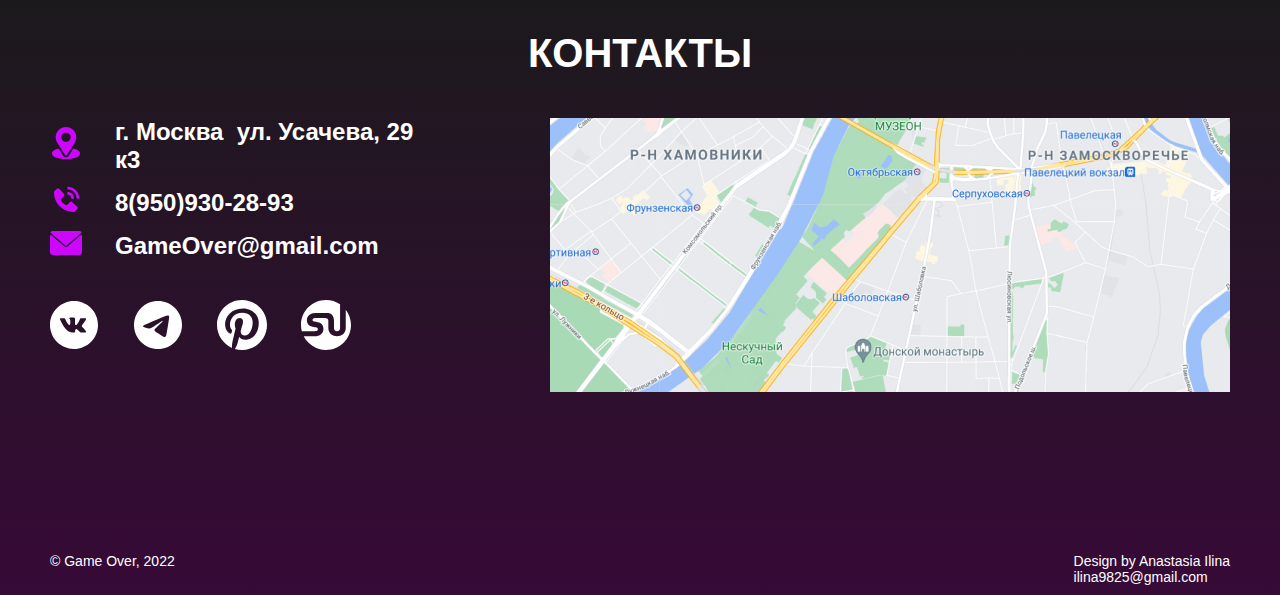
==== commit 4566937d: "gjghfdbk" ====
--- a/index.html
+++ b/index.html
@@ -41,28 +41,23 @@
     <main class="main">
       <section class="content">
         <div class="container">
-          <div class="content-background">
-            <h1 class="content-title">Game over</h1>
-            <p class="content-subtitle">Новый формат игр и отдыха</p>
-
-            <div class="content-row">
-              <div class="content-column-one">
-                <p class="content-list-left-title">4</p>
-                <p class="content-list-text">Тематических зала</p>
-              </div>
-              <div class="content-column-two">
-                <p class="content-list-right-title">New</p>
-                <p class="content-list-text">Новейшая аппаратура</p>
+          <div class="content__background">
+            <h1 class="content__title">Game over</h1>
+            <p class="content__subtitle">Новый формат игр и отдыха</p>
+
+            <div class="content__row">
+              <div class="content__column-one">
+                <p class="content__list-left-title">4</p>
+                <p class="content__list-text">Тематических зала</p>
+              </div>
+              <div class="content__column-two">
+                <p class="content__list-right-title">New</p>
+                <p class="content__list-text">Новейшая аппаратура</p>
               </div>
             </div>
 
-           
-              <a class="content-button" href="#booking">Забронировать</a>
-            <a
-              href="#galery"
-              class="content-button-push"
-              tabindex="9"
-            ></a>
+            <a class="content__button" href="#booking">Забронировать</a>
+            <a href="#galery" class="content__button-push" tabindex="9"></a>
           </div>
         </div>
       </section>
@@ -156,11 +151,16 @@
         </div>
       </section>
 
-      <section class="main__section booking" id="booking" >
+      <section class="main__section booking" id="booking">
         <div class="container">
           <h2 class="booking__title main__title">Забронировать зал просто</h2>
 
-          <form class="booking__form-wrapper" action="https://jsonplaceholder.typicode.com/posts" id="my-form" method="post">
+          <form
+            class="booking__form-wrapper"
+            action="https://jsonplaceholder.typicode.com/posts"
+            id="my-form"
+            method="post"
+          >
             <fieldset class="booking__rooms-wrapper">
               <legend class="booking__title-rooms booking__subtitle">
                 Выбери зал
@@ -396,59 +396,53 @@
               </div>
             </fieldset>
             <div class="booking__button-box">
-              <button class="booking__button" type="submit">Забронировать</button>
+              <button class="booking__button" type="submit">
+                Забронировать
+              </button>
             </div>
           </form>
-         
         </div>
       </section>
 
-<section class="main__section about" id="about">
+      <section class="main__section about" id="about">
         <div class="container">
           <h2 class="main__title">о нас</h2>
-          
+
           <div class="about__list">
-            
+            <img
+              class="about__img"
+              src="image/about/galery.jpg"
+              alt="Фото с галереей развлечений"
+            />
+
+            <div class="about__box-text">
+              <p class="about__text-1">
+                Для наших гостей мы создали концептуально новое игровое
+                пространство виртуальной реальности в центральной части города.
+              </p>
+              <p class="about__text-2">
+                Каждый день мы стараемся создавать для вас самую лучшую игровую
+                атмосферу и радовать Вас топовыми игровыми разработками со всего
+                мира.
+              </p>
+            </div>
+
+            <p class="about__text-big">
+              GAME OVER &mdash; это место незабываемых впечатлений
+            </p>
+            <div class="about__box-boss">
               <img
-                class="about__img"
-                src="image/about/galery.jpg"
-                alt="Фото с галереей развлечений"
+                class="about__boss-img"
+                src="image/about/boss.png"
+                alt="Фото директора компании Game-over"
               />
-          
-
-           <div class="about__box-text">
-            <p class="about__text-1">
-              Для наших гостей мы создали концептуально новое игровое
-              пространство виртуальной реальности в центральной части города.
-            </p>
-            <p class="about__text-2">
-              Каждый день мы стараемся создавать для вас самую лучшую игровую
-              атмосферу и радовать Вас топовыми игровыми разработками со всего
-              мира.
-            </p>
-           </div>
-              
-        
-
-            
-              <p class="about__text-big">
-                GAME OVER &mdash; это место незабываемых впечатлений
-              </p>
-              <div class="about__box-boss">
-                <img
-                  class="about__boss-img"
-                  src="image/about/boss.png"
-                  alt="Фото директора компании Game-over"
-                />
-                <p class="about__boss-text">
-                  Аркадий Абакшин, создатель игровой территории GAME OVER
-                </p>
-              </div>
-         
+              <p class="about__boss-text">
+                Аркадий Абакшин, создатель игровой территории GAME OVER
+              </p>
+            </div>
           </div>
         </div>
       </section>
-
 
       <section class="main__section reviews" id="reviews">
         <div class="container">
@@ -528,31 +522,31 @@
                 class="questions__btn questions__btn_violet"
                 tabindex="29"
               >
-                <p class="questions__btn-span">
-                  Можно ли забронировать комнату онлайн?
-                </p>
+                <span class="questions__btn-span">
+                  Можно ли забронировать комнату &nbsp;онлайн?
+                </span>
               </button>
             </li>
 
             <li class="questions__item questions__item_white">
               <button class="questions__btn questions__btn_white">
-                <p class="questions__btn-span">
-                  Могут ли мне вернуть деньги за бронь?
-                </p>
+                <span class="questions__btn-span">
+                  Могут ли мне вернуть деньги за &nbsp;бронь?
+                </span>
               </button>
             </li>
 
             <li class="questions__item questions__item_violet">
               <button class="questions__btn questions__btn_violet">
-                <p class="questions__btn-span"></p>
-                  Какая комната самая популярная?
-                </p>
+                <span class="questions__btn-span"
+                  >Какая комната самая популярная?</span
+                >
               </button>
             </li>
 
             <li class="questions__item questions__item_white">
               <button class="questions__btn questions__btn_white">
-                <p class="questions__btn-span">Как получить VIP карту?</p>
+                <span class="questions__btn-span">Как получить VIP карту?</span>
               </button>
             </li>
 
@@ -561,9 +555,9 @@
                 class="questions__btn questions__btn_violet"
                 tabindex="33"
               >
-                <p class="questions__btn-span">
+                <span class="questions__btn-span">
                   Какая комната самая популярная?
-                </p>
+                </span>
               </button>
             </li>
           </ul>
--- a/style/global/import.css
+++ b/style/global/import.css
@@ -3,6 +3,7 @@
 @import "normalize.css";
 @import "global.css";
 @import "../header/header.css";
+@import "../content/content.css";
 @import "../galery/galery.css";
 @import "../rooms/rooms.css";
 @import "../booking/booking.css";
@@ -19,4 +20,4 @@
 @import "../rooms_style/vibes.css";
 @import "../rooms_style/neon.css";
 @import "../rooms_style/wars.css";
-@import "../rooms_style/west.css";+@import "../rooms_style/west.css";
